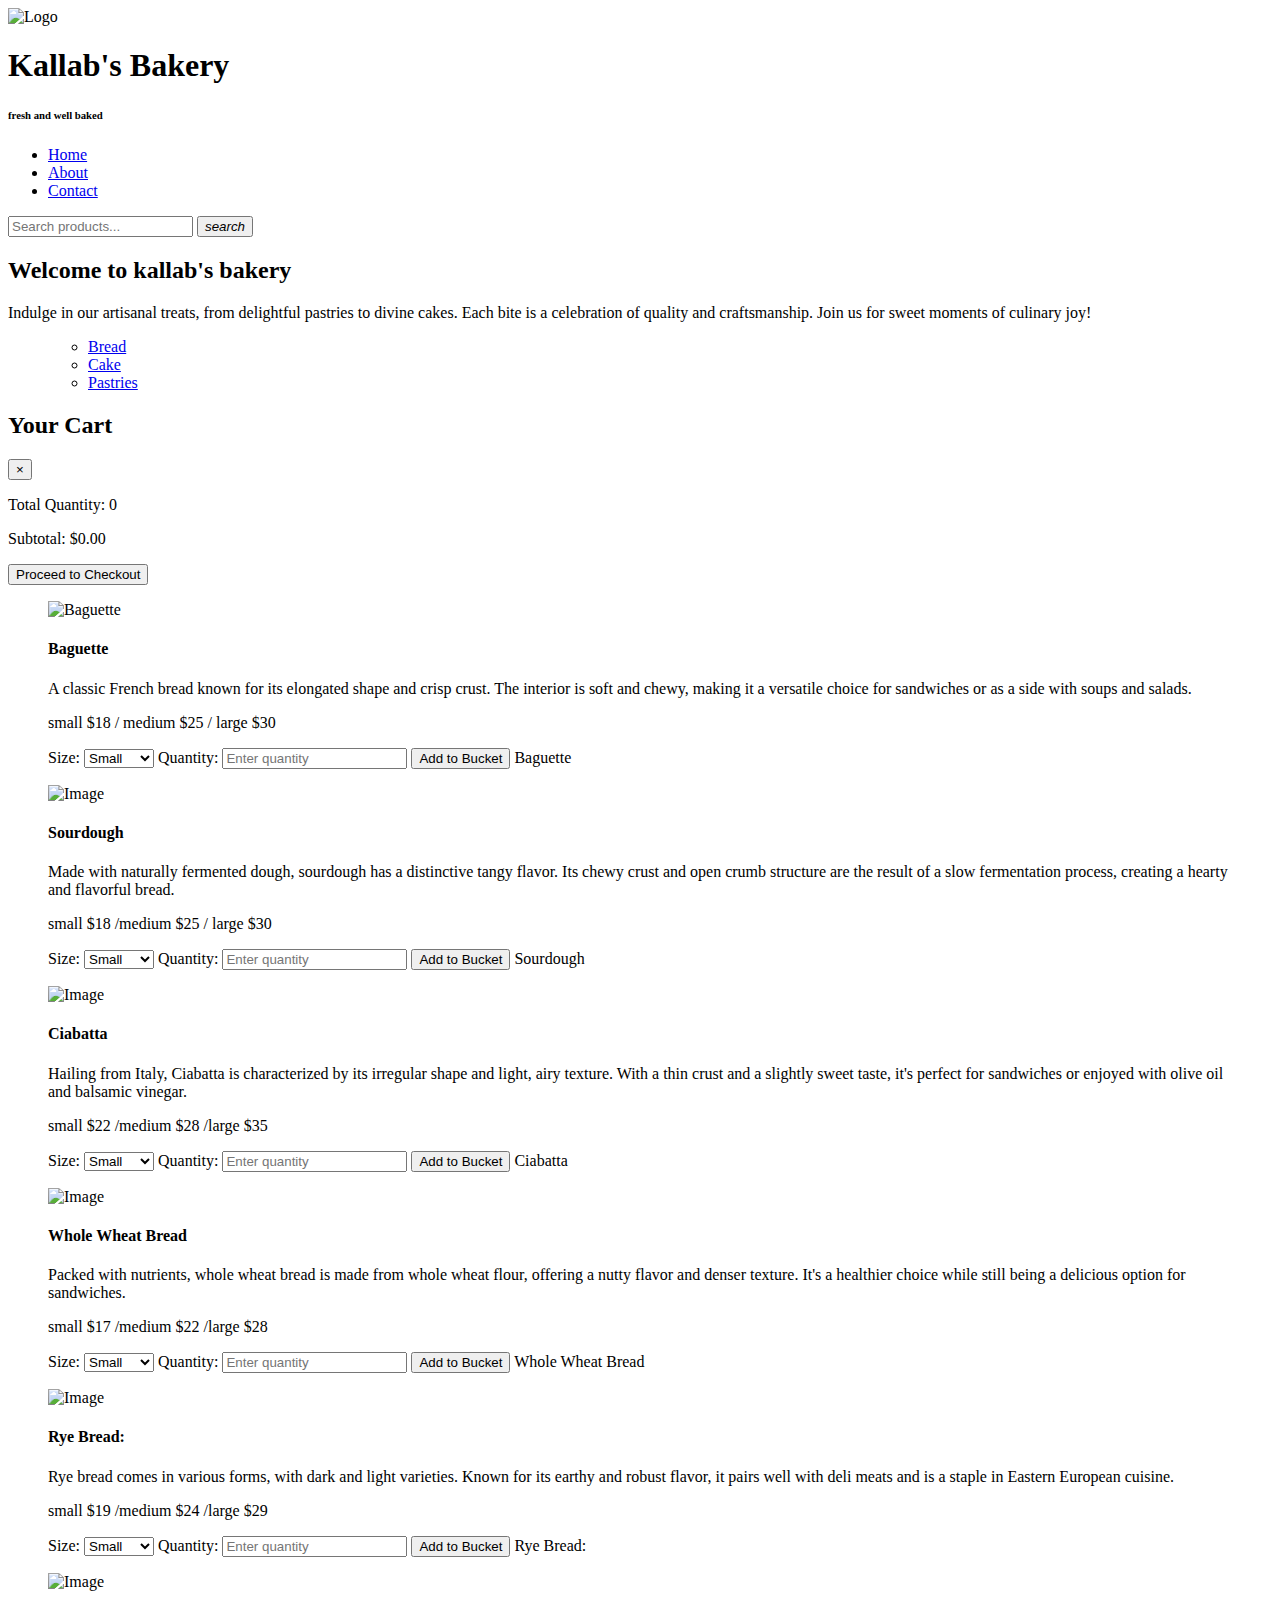
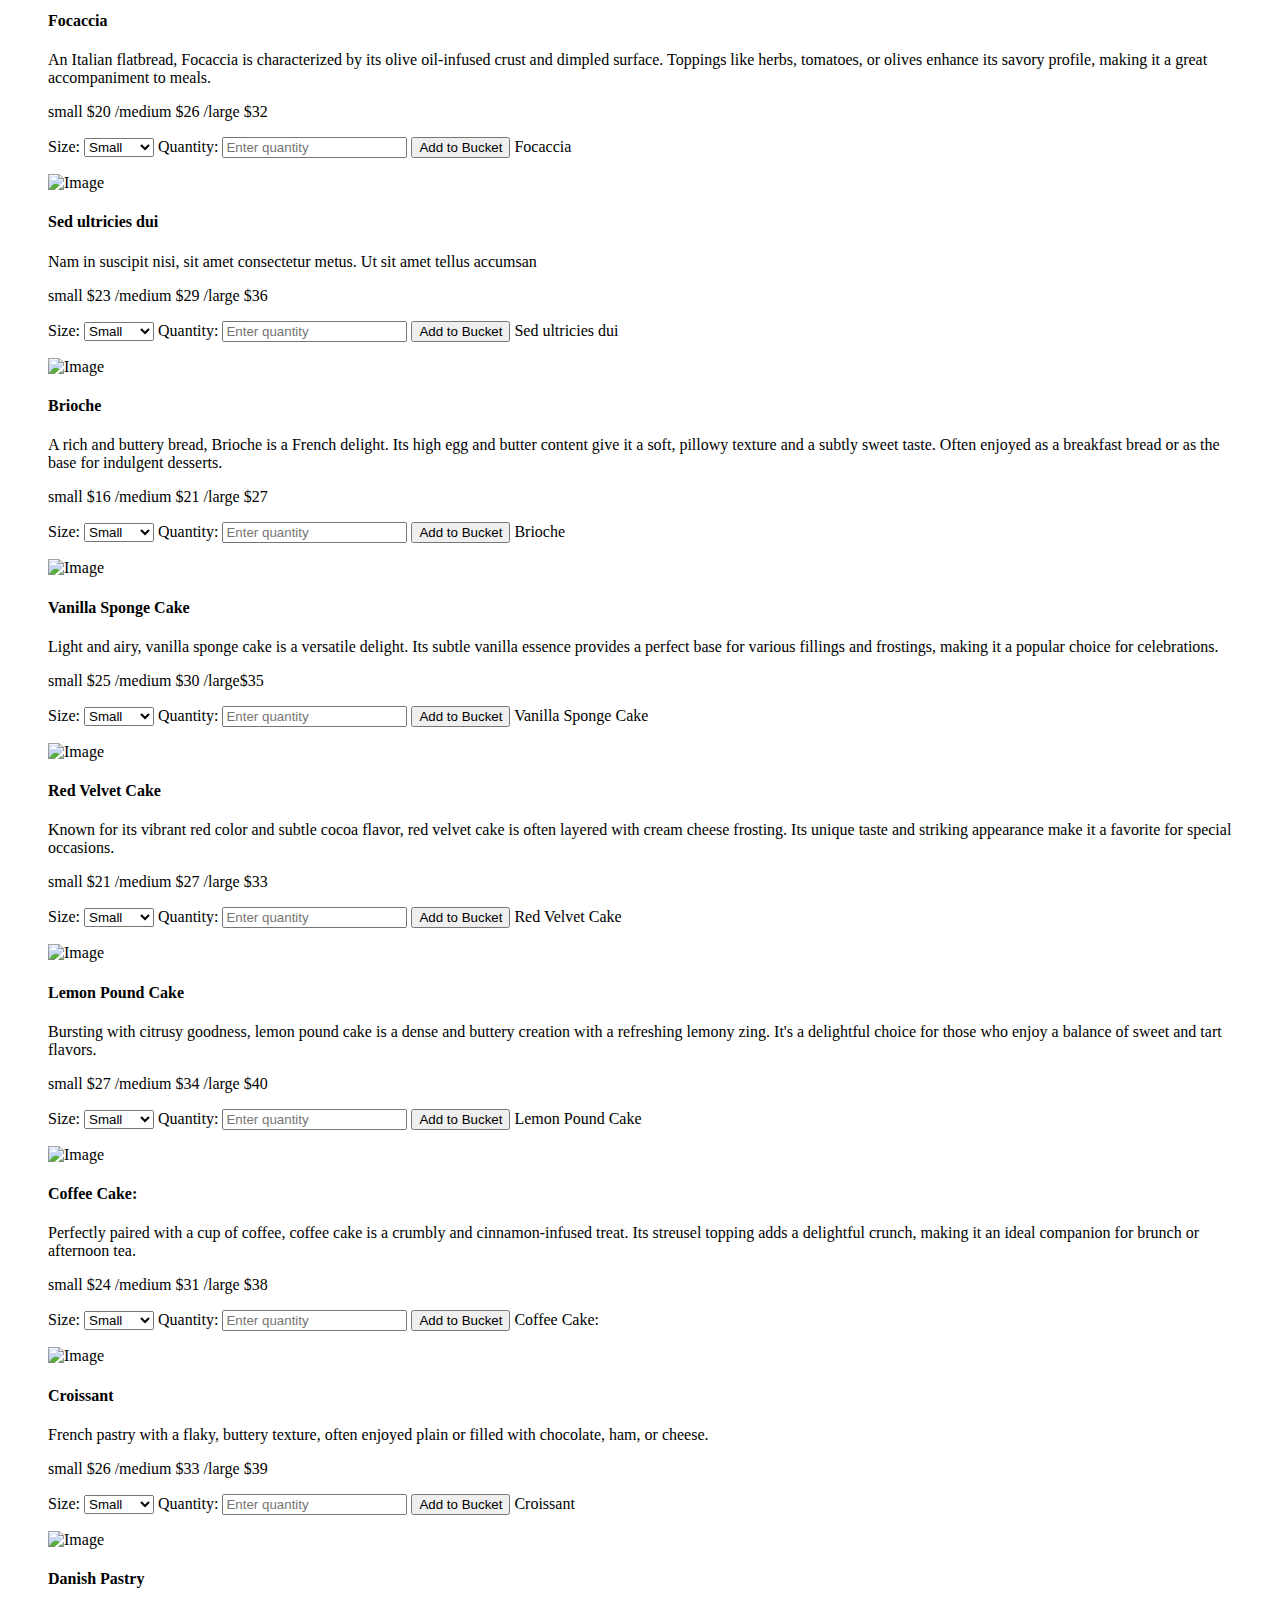
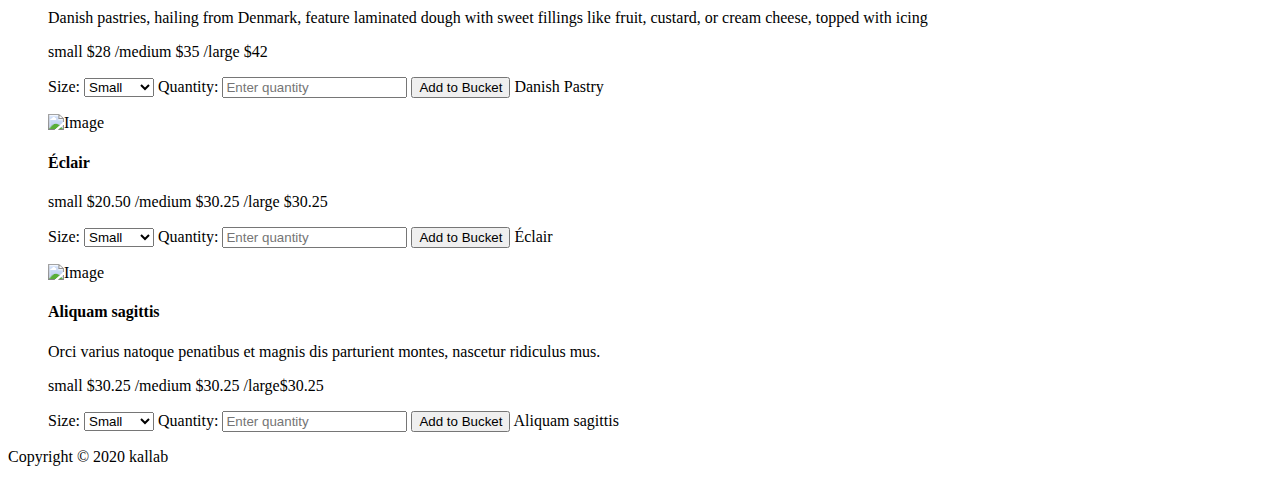
==== index.html @ 52c44a32 "Update index.html" ====
<!DOCTYPE html>
<html>

<head>
	<meta charset="UTF-8" />
    <meta name="viewport" content="width=device-width, initial-scale=1.0" />
    <meta http-equiv="X-UA-Compatible" content="ie=edge" />
    <title>kallab's bakery</title>
	<link rel="icon" type="image/png" href="img/icon.png">
    <link href="https://fonts.googleapis.com/css?family=Open+Sans:400" rel="stylesheet" />    
	<link href="css/index.css" rel="stylesheet" />
	<script src="js/JavaScript.js"></script>
	<meta http-equiv="Content-Security-Policy" content="upgrade-insecure-requests">


</head>

<body> 

	<div class="container">
	<!-- Top box -->
		<!-- Logo & Site Name -->
		<div class="placeholder">
			<div class="parallax-window" data-parallax="scroll" data-image-src="img/simple-house-01.jpg">
				<div class="tm-header">
					<div class="row tm-header-inner">
						<div class="col-md-6 col-12">
							<img src="img/simple-house-logo.png" alt="Logo" class="tm-site-logo" /> 
							<div class="tm-site-text-box">
								<h1 class="tm-site-title">Kallab's Bakery</h1>
								<h6 class="tm-site-description">fresh and well baked</h6>	
							</div>
						</div>
						<nav class="col-md-6 col-12 tm-nav">
							<ul class="tm-nav-ul">
								<li class="tm-nav-li"><a href="index.html" class="tm-nav-link active">Home</a></li>
								<li class="tm-nav-li"><a href="about.html" class="tm-nav-link">About</a></li>
								<li class="tm-nav-li"><a href="contact.html" class="tm-nav-link">Contact</a></li>
							</ul>
						</nav>	
					</div>
				</div>
			</div>
		</div>
		<!-- Add this inside the <div class="container"> before the <main> tag -->
<div class="searchBox">
    <input class="searchInput" type="text" id="search-bar" oninput="showResults()" placeholder="Search products...">
    <button class="searchButton" href="#">
        <i class="material-icons">search</i>
    </button>
</div>

		<main>
			
			<header class="row tm-welcome-section">
				<h2 class="col-12 text-center tm-section-title">Welcome to kallab's bakery</h2>
				<p class="col-12 text-center">Indulge in our artisanal treats, from delightful pastries to divine cakes. Each bite is a celebration of quality and craftsmanship. Join us for sweet moments of culinary joy!</p>
				
			</header>
			
			<div class="tm-paging-links">
				<nav>
					<ul>
						<ul>
							<li class="tm-paging-item"><a href="#bread" class="tm-paging-link active">Bread</a></li>
							<li class="tm-paging-item"><a href="#cake" class="tm-paging-link">Cake</a></li>
							<li class="tm-paging-item"><a href="#pastries" class="tm-paging-link">Pastries</a></li>
						</ul>
					</ul>
				</nav>
			</div>
			<div class="shopping-cart">
				<div class="cart-content">
				  <div class="cart-header">
					<h2>Your Cart</h2>
					<button class="close-cart" onclick="closeCart()">&times;</button>
				  </div>
				  <ul id="cart-items" class="cart-items"></ul>
				  <div class="cart-summary">
					<p class="total-quantity">Total Quantity: <span id="total-quantity">0</span></p>
					<p class="subtotal">Subtotal: <span id="subtotal">$0.00</span></p>
					<button class="checkout-btn">Proceed to Checkout</button>
				  </div>
				</div>
			  </div>
			
			<!-- Gallery -->
			<div class="row tm-gallery">
				<!-- gallery page 1 -->
				<div id="bread" class="tm-gallery-page">
					<article class="col-lg-3 col-md-4 col-sm-6 col-12 tm-gallery-item">
						<figure>
						  <img src="img/gallery/01.jpg" alt="Baguette" class="img-fluid tm-gallery-img" />
						  <figcaption>
							<h4 class="tm-gallery-title">Baguette</h4>
							<p class="tm-gallery-description">A classic French bread known for its elongated shape and crisp crust. The interior is soft and chewy, making it a versatile choice for sandwiches or as a side with soups and salads.</p>
							<p id="price_1" class="tm-gallery-price" data-small-price="18" data-medium-price="25" data-large-price="30">small $18 / medium $25 / large $30</p>
							<label for="size_1">Size:</label>
							<select id="size_1">
								<option value="small">Small</option>
								<option value="medium">Medium</option>
								<option value="large">Large</option>
							</select>
							<label for="quantity_1">Quantity:</label>
							<input type="number" id="quantity_1" min="1" placeholder="Enter quantity" required>

							<button data-product-id="1" id="addToBucket_1" onclick="addToBucket(1)">Add to Bucket</button>

							<span id="productName_1" class="add-to-cart-btn">Baguette</span>
						  </figcaption>
						</figure>
					  </article>
					<article class="col-lg-3 col-md-4 col-sm-6 col-12 tm-gallery-item">
						<figure>
							<img src="img/gallery/02.jpg" alt="Image" class="img-fluid tm-gallery-img" />
							<figcaption>
								<h4 class="tm-gallery-title">Sourdough</h4>
								<p class="tm-gallery-description">Made with naturally fermented dough, sourdough has a distinctive tangy flavor. Its chewy crust and open crumb structure are the result of a slow fermentation process, creating a hearty and flavorful bread.</p>
								<p id="price_2" class="tm-gallery-price" data-small-price="18" data-medium-price="25" data-large-price="30">small $18 /medium $25 / large $30</p>
								<label for="size_2">Size:</label>
								<select id="size_2">
									<option value="small">Small</option>
									<option value="medium">Medium</option>
									<option value="large">Large</option>
								</select>
								<label for="quantity_2">Quantity:</label>
								<input type="number" id="quantity_2" min="1" placeholder="Enter quantity" required>
								<button data-product-id="2" id="addToBucket_2" onclick="addToBucket(2)">Add to Bucket</button>
								<span id="productName_2" class="tm-gallery-product-name">Sourdough</span>
							</figcaption>
						</figure>
					</article>
					<article class="col-lg-3 col-md-4 col-sm-6 col-12 tm-gallery-item">
						<figure>
							<img src="img/gallery/03.jpg" alt="Image" class="img-fluid tm-gallery-img" />
							<figcaption>
								<h4 class="tm-gallery-title">Ciabatta</h4>
								<p class="tm-gallery-description">Hailing from Italy, Ciabatta is characterized by its irregular shape and light, airy texture. With a thin crust and a slightly sweet taste, it's perfect for sandwiches or enjoyed with olive oil and balsamic vinegar.</p>
								<p id="price_3" class="tm-gallery-price" data-small-price="22" data-medium-price="28" data-large-price="35">small $22 /medium $28 /large $35</p>
								<label for="size_3">Size:</label>
								<select id="size_3">
									<option value="small">Small</option>
									<option value="medium">Medium</option>
									<option value="large">Large</option>
								</select>
								<label for="quantity_3">Quantity:</label>
								<input type="number" id="quantity_3" min="1" placeholder="Enter quantity" required>
								<button data-product-id="3" id="addToBucket_3" onclick="addToBucket(3)">Add to Bucket</button>
								<span id="productName_3" class="tm-gallery-product-name">Ciabatta</span>
							</figcaption>
						</figure>
					</article>
					<article class="col-lg-3 col-md-4 col-sm-6 col-12 tm-gallery-item">
						<figure>
							<img src="img/gallery/04.jpg" alt="Image" class="img-fluid tm-gallery-img" />
							<figcaption>
								<h4 class="tm-gallery-title">Whole Wheat Bread</h4>
								<p class="tm-gallery-description">Packed with nutrients, whole wheat bread is made from whole wheat flour, offering a nutty flavor and denser texture. It's a healthier choice while still being a delicious option for sandwiches.</p>
								<p id="price_4" class="tm-gallery-price" data-small-price="17" data-medium-price="22" data-large-price="28">small $17 /medium $22 /large $28</p>
								<label for="size_4">Size:</label>
								<select id="size_4">
									<option value="small">Small</option>
									<option value="medium">Medium</option>
									<option value="large">Large</option>
								</select>
								<label for="quantity_4">Quantity:</label>
								<input type="number" id="quantity_4" min="1" placeholder="Enter quantity" required>
								<button data-product-id="4" id="addToBucket_4" onclick="addToBucket(4)">Add to Bucket</button>
								<span id="productName_4" class="tm-gallery-product-name">Whole Wheat Bread</span>
							</figcaption>
						</figure>
					</article>
					<article class="col-lg-3 col-md-4 col-sm-6 col-12 tm-gallery-item">
						<figure>
							<img src="img/gallery/05.jpg" alt="Image" class="img-fluid tm-gallery-img" />
							<figcaption>
								<h4 class="tm-gallery-title">Rye Bread:</h4>
								<p class="tm-gallery-description">Rye bread comes in various forms, with dark and light varieties. Known for its earthy and robust flavor, it pairs well with deli meats and is a staple in Eastern European cuisine.</p>
								<p id="price_5" class="tm-gallery-price" data-small-price="19" data-medium-price="24" data-large-price="29">small $19 /medium $24 /large $29</p>
								<label for="size_5">Size:</label>
								<select id="size_5">
									<option value="small">Small</option>
									<option value="medium">Medium</option>
									<option value="large">Large</option>
								</select>
								<label for="quantity_5">Quantity:</label>
								<input type="number" id="quantity_5" min="1" placeholder="Enter quantity" required>
								<button data-product-id="5" id="addToBucket_5" onclick="addToBucket(5)">Add to Bucket</button>
								<span id="productName_5" class="tm-gallery-product-name">Rye Bread:</span>
							</figcaption>
						</figure>
					</article>
					<article class="col-lg-3 col-md-4 col-sm-6 col-12 tm-gallery-item">
						<figure>
							<img src="img/gallery/06.jpg" alt="Image" class="img-fluid tm-gallery-img" />
							<figcaption>
								<h4 class="tm-gallery-title">Focaccia</h4>
								<p class="tm-gallery-description">An Italian flatbread, Focaccia is characterized by its olive oil-infused crust and dimpled surface. Toppings like herbs, tomatoes, or olives enhance its savory profile, making it a great accompaniment to meals.</p>
								<p id="price_6" class="tm-gallery-price" data-small-price="20" data-medium-price="26" data-large-price="32">small $20 /medium $26 /large $32</p>
								<label for="size_6">Size:</label>
								<select id="size_6">
									<option value="small">Small</option>
									<option value="medium">Medium</option>
									<option value="large">Large</option>
								</select>
								<label for="quantity_6">Quantity:</label>
								<input type="number" id="quantity_6" min="1" placeholder="Enter quantity" required>
								<button data-product-id="6" id="addToBucket_6" onclick="addToBucket(6)">Add to Bucket</button>
								<span id="productName_6" class="tm-gallery-product-name">Focaccia</span>
							</figcaption>
						</figure>
					</article>
					<article class="col-lg-3 col-md-4 col-sm-6 col-12 tm-gallery-item">
						<figure>
							<img src="img/gallery/07.jpg" alt="Image" class="img-fluid tm-gallery-img" />
							<figcaption>
								<h4 class="tm-gallery-title">Sed ultricies dui</h4>
								<p class="tm-gallery-description">Nam in suscipit nisi, sit amet consectetur metus. Ut sit amet tellus accumsan</p>
								<p id="price_7" class="tm-gallery-price" data-small-price="23" data-medium-price="29" data-large-price="36">small $23 /medium $29 /large $36</p>
								<label for="size_7">Size:</label>
								<select id="size_7">
									<option value="small">Small</option>
									<option value="medium">Medium</option>
									<option value="large">Large</option>
								</select>
								<label for="quantity_7">Quantity:</label>
								<input type="number" id="quantity_7" min="1" placeholder="Enter quantity" required>
								<button data-product-id="7" id="addToBucket_7" onclick="addToBucket(7)">Add to Bucket</button>
								<span id="productName_7" class="tm-gallery-product-name">Sed ultricies dui</span>
							</figcaption>
						</figure>
					</article>
					<article class="col-lg-3 col-md-4 col-sm-6 col-12 tm-gallery-item">
						<figure>
							<img src="img/gallery/08.jpg" alt="Image" class="img-fluid tm-gallery-img" />
							<figcaption>
								<h4 class="tm-gallery-title">Brioche</h4>
								<p class="tm-gallery-description">A rich and buttery bread, Brioche is a French delight. Its high egg and butter content give it a soft, pillowy texture and a subtly sweet taste. Often enjoyed as a breakfast bread or as the base for indulgent desserts.</p>
								<p id="price_8" class="tm-gallery-price" data-small-price="16" data-medium-price="21" data-large-price="27">small $16 /medium $21 /large $27</p>
								<label for="size_8">Size:</label>
								<select id="size_8">
									<option value="small">Small</option>
									<option value="medium">Medium</option>
									<option value="large">Large</option>
								</select>
								<label for="quantity_8">Quantity:</label>
								<input type="number" id="quantity_8" min="1" placeholder="Enter quantity" required>
								<button data-product-id="8" id="addToBucket_8" onclick="addToBucket(8)">Add to Bucket</button>
								<span id="productName_8" class="tm-gallery-product-name">Brioche</span>
							</figcaption>
						</figure>
					</article>
				</div> <!-- gallery page 1 -->
				
				<!-- gallery page 2 -->
				<div id="cake" class="tm-gallery-page hidden">

					<article class="col-lg-3 col-md-4 col-sm-6 col-12 tm-gallery-item">
						<figure>
							<img src="img/gallery/09.jpg" alt="Image" class="img-fluid tm-gallery-img" />
							<figcaption>
								<h4 class="tm-gallery-title">Vanilla Sponge Cake</h4>
								<p class="tm-gallery-description">Light and airy, vanilla sponge cake is a versatile delight. Its subtle vanilla essence provides a perfect base for various fillings and frostings, making it a popular choice for celebrations.</p>
								<p id="price_9" class="tm-gallery-price" data-small-price="25" data-medium-price="30" data-large-price="35">small $25 /medium $30 /large$35</p>

								<label for="size_9">Size:</label>
								<select id="size_9">
									<option value="small">Small</option>
									<option value="medium">Medium</option>
									<option value="large">Large</option>
								</select>
								<label for="quantity_9">Quantity:</label>
								<input type="number" id="quantity_9" min="1" placeholder="Enter quantity" required>
								<button data-product-id="9" id="addToBucket_9" onclick="addToBucket(9)">Add to Bucket</button>
								<span id="productName_9" class="tm-gallery-product-name">Vanilla Sponge Cake</span>
							</figcaption>
						</figure>
					</article>
					<article class="col-lg-3 col-md-4 col-sm-6 col-12 tm-gallery-item">
						<figure>
							<img src="img/gallery/10.jpg" alt="Image" class="img-fluid tm-gallery-img" />
							<figcaption>
								<h4 class="tm-gallery-title">Red Velvet Cake</h4>
								<p class="tm-gallery-description">Known for its vibrant red color and subtle cocoa flavor, red velvet cake is often layered with cream cheese frosting. Its unique taste and striking appearance make it a favorite for special occasions.</p>
								<p id="price_10" class="tm-gallery-price" data-small-price="21" data-medium-price="27" data-large-price="33">small $21 /medium $27 /large $33</p>
								<label for="size_10">Size:</label>
								<select id="size_10">
									<option value="small">Small</option>
									<option value="medium">Medium</option>
									<option value="large">Large</option>
								</select>
								<label for="quantity_10">Quantity:</label>
								<input type="number" id="quantity_10" min="1" placeholder="Enter quantity" required>
								<button data-product-id="10" id="addToBucket_10" onclick="addToBucket(10)">Add to Bucket</button>
								<span id="productName_10" class="tm-gallery-product-name">Red Velvet Cake</span>
							</figcaption>
						</figure>
					</article>
					<article class="col-lg-3 col-md-4 col-sm-6 col-12 tm-gallery-item">
						<figure>
							<img src="img/gallery/11.jpg" alt="Image" class="img-fluid tm-gallery-img" />
							<figcaption>
								<h4 class="tm-gallery-title">Lemon Pound Cake</h4>
								<p class="tm-gallery-description">Bursting with citrusy goodness, lemon pound cake is a dense and buttery creation with a refreshing lemony zing. It's a delightful choice for those who enjoy a balance of sweet and tart flavors.</p>
								<p id="price_11" class="tm-gallery-price" data-small-price="27" data-medium-price="34" data-large-price="40">small $27 /medium $34 /large $40</p>
								<label for="size_11">Size:</label>
								<select id="size_11">
									<option value="small">Small</option>
									<option value="medium">Medium</option>
									<option value="large">Large</option>
								</select>
								<label for="quantity_11">Quantity:</label>
								<input type="number" id="quantity_11" min="1" placeholder="Enter quantity" required>
								<button data-product-id="11" id="addToBucket_11" onclick="addToBucket(11)">Add to Bucket</button>
								<span id="productName_11" class="tm-gallery-product-name">Lemon Pound Cake</span>
							</figcaption>
						</figure>
					</article>
					<article class="col-lg-3 col-md-4 col-sm-6 col-12 tm-gallery-item">
						<figure>
							<img src="img/gallery/12.jpg" alt="Image" class="img-fluid tm-gallery-img" />
							<figcaption>
								<h4 class="tm-gallery-title">Coffee Cake:</h4>
								<p class="tm-gallery-description">Perfectly paired with a cup of coffee, coffee cake is a crumbly and cinnamon-infused treat. Its streusel topping adds a delightful crunch, making it an ideal companion for brunch or afternoon tea.</p>
								<p id="price_12" class="tm-gallery-price" data-small-price="24" data-medium-price="31" data-large-price="38">small $24 /medium $31 /large $38</p>
								<label for="size_12">Size:</label>
								<select id="size_12">
									<option value="small">Small</option>
									<option value="medium">Medium</option>
									<option value="large">Large</option>
								</select>
								<label for="quantity_12">Quantity:</label>
								<input type="number" id="quantity_12" min="1" placeholder="Enter quantity" required>
								<button data-product-id="12" id="addToBucket_12" onclick="addToBucket(12)">Add to Bucket</button>
								<span id="productName_12" class="tm-gallery-product-name">Coffee Cake:</span>
							</figcaption>
						</figure>
					</article>
				
					
				</div> <!-- gallery page 2 -->
				
				<!-- gallery page 3 -->
				<div id="pastries" class="tm-gallery-page hidden">
					<article class="col-lg-3 col-md-4 col-sm-6 col-12 tm-gallery-item">
						<figure>
							<img src="img/gallery/14.jpg" alt="Image" class="img-fluid tm-gallery-img" />
							<figcaption>
								<h4 class="tm-gallery-title">Croissant</h4>
								<p class="tm-gallery-description"> French pastry with a flaky, buttery texture, often enjoyed plain or filled with chocolate, ham, or cheese.</p>
								<p id="price_13" class="tm-gallery-price" data-small-price="26" data-medium-price="33" data-large-price="39">small $26 /medium $33 /large $39</p>
								<label for="size_13">Size:</label>
								<select id="size_13">
									<option value="small">Small</option>
									<option value="medium">Medium</option>
									<option value="large">Large</option>
								</select>
								<label for="quantity_13">Quantity:</label>
								<input type="number" id="quantity_13" min="1" placeholder="Enter quantity" required>
								<button data-product-id="13" id="addToBucket_13" onclick="addToBucket(13)">Add to Bucket</button>
								<span id="productName_13" class="tm-gallery-product-name">Croissant</span>
							</figcaption>
						</figure>
					</article>
					<article class="col-lg-3 col-md-4 col-sm-6 col-12 tm-gallery-item">
						<figure>
							<img src="img/gallery/15.jpg" alt="Image" class="img-fluid tm-gallery-img" />
							<figcaption>
								<h4 class="tm-gallery-title">Danish Pastry</h4>
								<p class="tm-gallery-description"> Danish pastries, hailing from Denmark, feature laminated dough with sweet fillings like fruit, custard, or cream cheese, topped with icing</p>
								<p id="price_14" class="tm-gallery-price" data-small-price="28" data-medium-price="35" data-large-price="42">small $28 /medium $35 /large $42</p>
								<label for="size_14">Size:</label>
								<select id="size_14">
									<option value="small">Small</option>
									<option value="medium">Medium</option>
									<option value="large">Large</option>
								</select>
								<label for="quantity_14">Quantity:</label>
								<input type="number" id="quantity_14" min="1" placeholder="Enter quantity" required>
								<button data-product-id="14" id="addToBucket_14" onclick="addToBucket(14)">Add to Bucket</button>
								<span id="productName_14" class="tm-gallery-product-name">Danish Pastry</span>
							</figcaption>
						</figure>
					</article>
					<article class="col-lg-3 col-md-4 col-sm-6 col-12 tm-gallery-item">
						<figure>
							<img src="img/gallery/16.jpg" alt="Image" class="img-fluid tm-gallery-img" />
							<figcaption>
								<h4 class="tm-gallery-title">Éclair</h4>
								<p class="tm-gallery-description"></p>
								<p id="price_15" class="tm-gallery-price" data-small-price="20.50" data-medium-price="30.25" data-large-price="30.25">small $20.50 /medium $30.25 /large $30.25</p>
								<label for="size_15">Size:</label>
								<select id="size_15">
									<option value="small">Small</option>
									<option value="medium">Medium</option>
									<option value="large">Large</option>
								</select>
								<label for="quantity_15">Quantity:</label>
								<input type="number" id="quantity_15" min="1" placeholder="Enter quantity" required>
								<button data-product-id="15" id="addToBucket_15" onclick="addToBucket(15)">Add to Bucket</button>
								<span id="productName_15" class="tm-gallery-product-name">Éclair</span>
							</figcaption>
						</figure>
					</article>
					<article class="col-lg-3 col-md-4 col-sm-6 col-12 tm-gallery-item">
						<figure>
							<img src="img/gallery/05.jpg" alt="Image" class="img-fluid tm-gallery-img" />
							<figcaption>
								<h4 class="tm-gallery-title">Aliquam sagittis</h4>
								<p class="tm-gallery-description">Orci varius natoque penatibus et magnis dis parturient montes, nascetur ridiculus mus.</p>
								<p id="price_16" class="tm-gallery-price" data-small-price="30.25" data-medium-price="30.25" data-large-price="30.25">small $30.25 /medium $30.25 /large$30.25</p>
								<label for="size_16">Size:</label>
								<select id="size_16">
									<option value="small">Small</option>
									<option value="medium">Medium</option>
									<option value="large">Large</option>
								</select>
								<label for="quantity_16">Quantity:</label>
								<input type="number" id="quantity_16" min="1" placeholder="Enter quantity" required>
								<button data-product-id="16" id="addToBucket_16" onclick="addToBucket(16)">Add to Bucket</button>
								<span id="productName_16" class="tm-gallery-product-name">Aliquam sagittis</span>
							</figcaption>
						</figure>
					</article>
					</div> <!-- gallery page 3 -->
				
		</main>

		<footer class="tm-footer text-center">
			<p>Copyright &copy; 2020 kallab 
		</footer>
	</div>
	<script src="js/jquery.min.js"></script>
<script src="js/parallax.min.js"></script>
<script>
	document.addEventListener('DOMContentLoaded', function () {
		const addToBucketButtons = document.querySelectorAll('[id^="addToBucket_"]');
		const shoppingCart = document.querySelector('.shopping-cart');
		const closeCartButton = document.querySelector('.close-cart');
		const cartItemsContainer = document.getElementById('cart-items');
		const totalQuantityElement = document.getElementById('total-quantity');
		const subtotalElement = document.getElementById('subtotal');
		const cart = {};

		addToBucketButtons.forEach(button => {
			button.addEventListener('click', () => {
				const productId = button.getAttribute('data-product-id');
				const productTitle = document.getElementById(`productName_${productId}`).textContent;
				const quantityInput = document.getElementById(`quantity_${productId}`);
				const sizeInput = document.getElementById(`size_${productId}`);
				const quantity = parseInt(quantityInput.value) || 0;
				const price = parseFloat(document.getElementById(`price_${productId}`).getAttribute('data-' + sizeInput.value + '-price'));

				const cartKey = `${productTitle} - ${sizeInput.value}`;
				if (cart.hasOwnProperty(cartKey)) {
					cart[cartKey].quantity += quantity;
				} else {
					cart[cartKey] = {
						quantity: quantity,
						price: price
					};
				}

				updateCart();
			});
		});

		closeCartButton.addEventListener('click', () => {
			hideCart();
		});

		function updateCart() {
			cartItemsContainer.innerHTML = '';
			let totalQuantity = 0;
			let totalSubtotal = 0;

			for (const [cartKey, cartItem] of Object.entries(cart)) {
				const cartItemElement = document.createElement('li');
				const [productTitle, size] = cartKey.split(' - ');

				const subtotal = cartItem.quantity * cartItem.price;
				totalQuantity += cartItem.quantity;
				totalSubtotal += subtotal;

				cartItemElement.textContent = `${productTitle} - ${size} x ${cartItem.quantity} - Subtotal: $${subtotal.toFixed(2)}`;
				cartItemsContainer.appendChild(cartItemElement);
			}

			totalQuantityElement.textContent = totalQuantity;
			subtotalElement.textContent = isNaN(totalSubtotal) ? '$0.00' : `$${totalSubtotal.toFixed(2)}`;

			showCart();
		}

		function showCart() {
			shoppingCart.style.display = 'flex';
		}

		function hideCart() {
			shoppingCart.style.display = 'none';
		}

		function showResults() {
			const searchTerm = document.getElementById('search-bar').value.toLowerCase();
			const resultsContainer = document.getElementById('tm-gallery-page-bread');

			document.querySelectorAll('.tm-gallery-page').forEach(page => {
				page.classList.add('hidden');
			});

			const productElements = document.querySelectorAll('.tm-gallery-product-name');

			productElements.forEach(productElement => {
				const parentElement = productElement.closest('.tm-gallery-item');
				const productName = productElement.textContent.toLowerCase();

				if (productName.includes(searchTerm)) {
					parentElement.style.display = 'block';
				} else {
					parentElement.style.display = 'none';
				}
			});

			resultsContainer.classList.remove('hidden');
		}

		function showGallery(category) {
			document.querySelectorAll('.tm-gallery-page').forEach(page => page.classList.add('hidden'));
			document.getElementById(category).classList.remove('hidden');

			document.querySelectorAll('.tm-paging-link').forEach(link => link.classList.remove('active'));
			document.querySelector(`[href="#${category}"]`).classList.add('active');

			document.getElementById(category).scrollIntoView({
				behavior: 'smooth',
			});
		}

		document.querySelectorAll('.tm-paging-link').forEach(link => {
			link.addEventListener('click', function (event) {
				event.preventDefault();
				const category = this.getAttribute('href').substring(1);
				showGallery(category);
			});
		});
	});
	
</script>
</body>
</html>
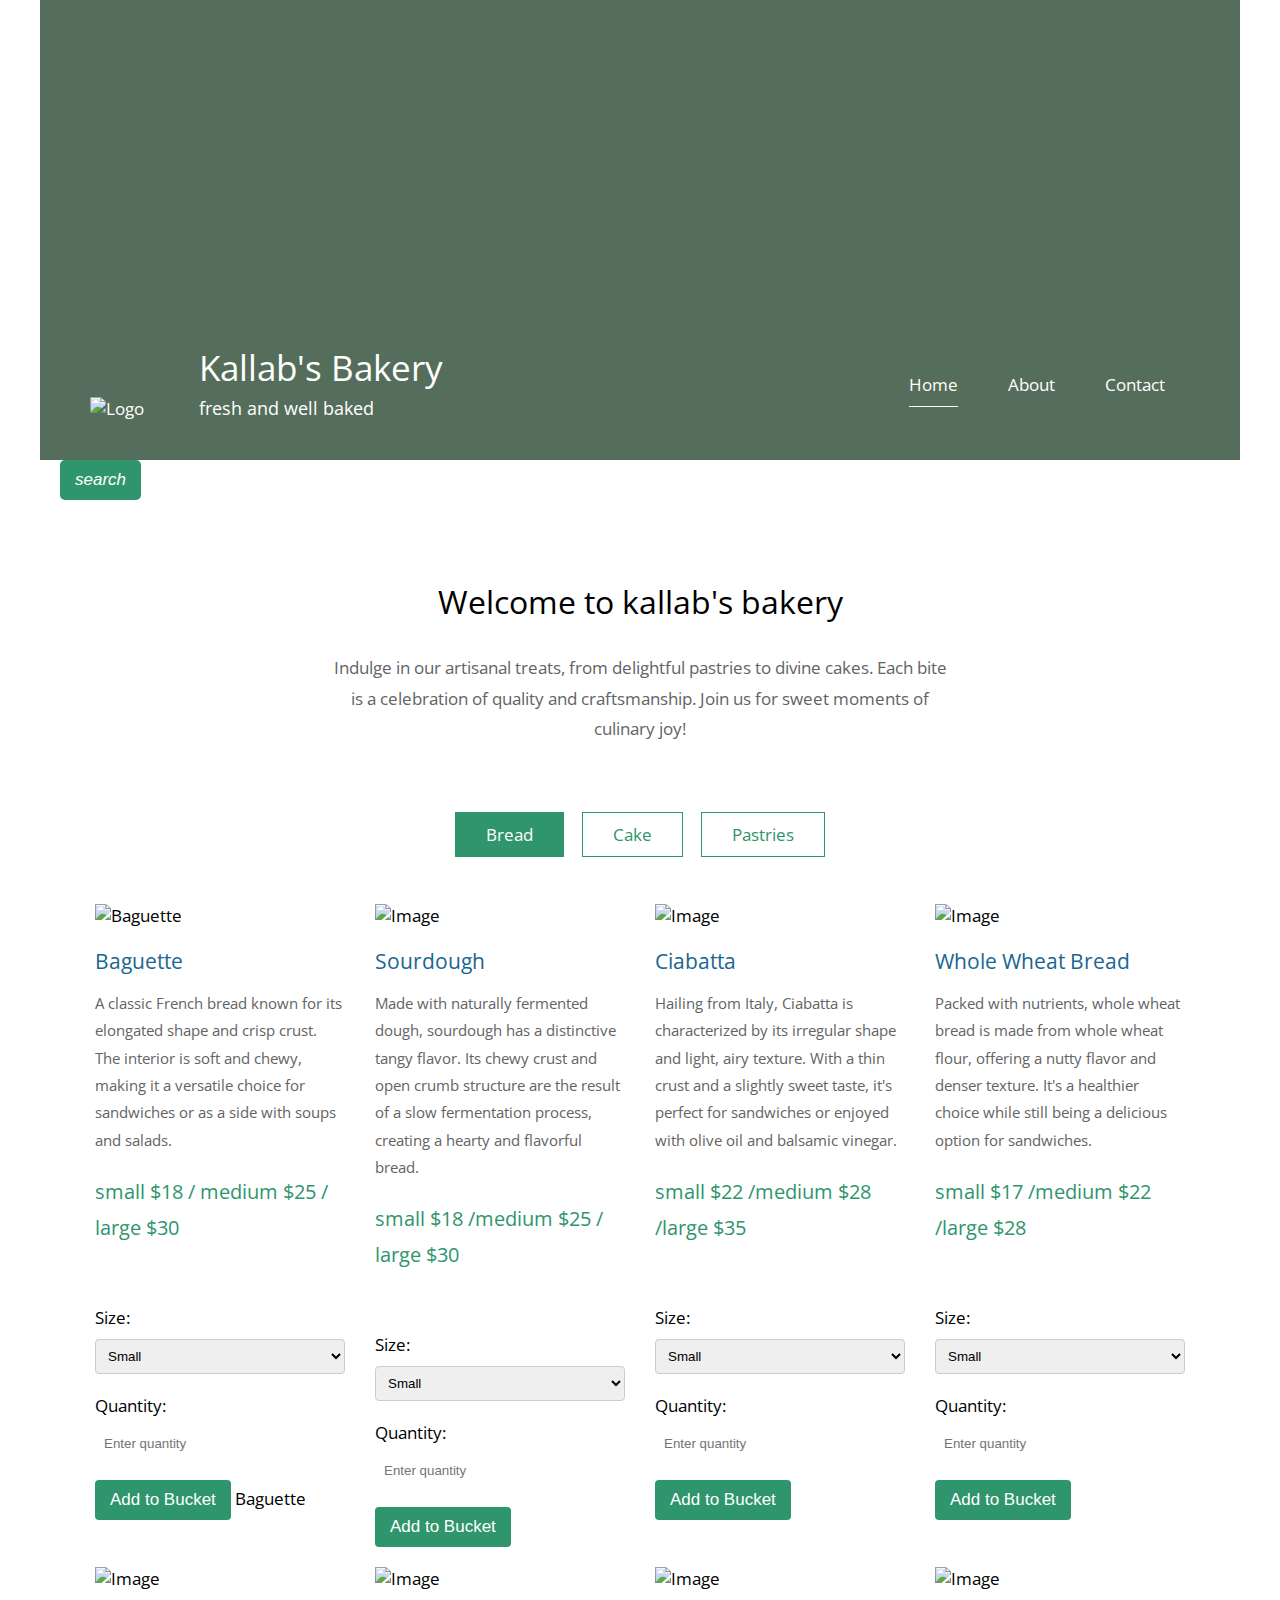
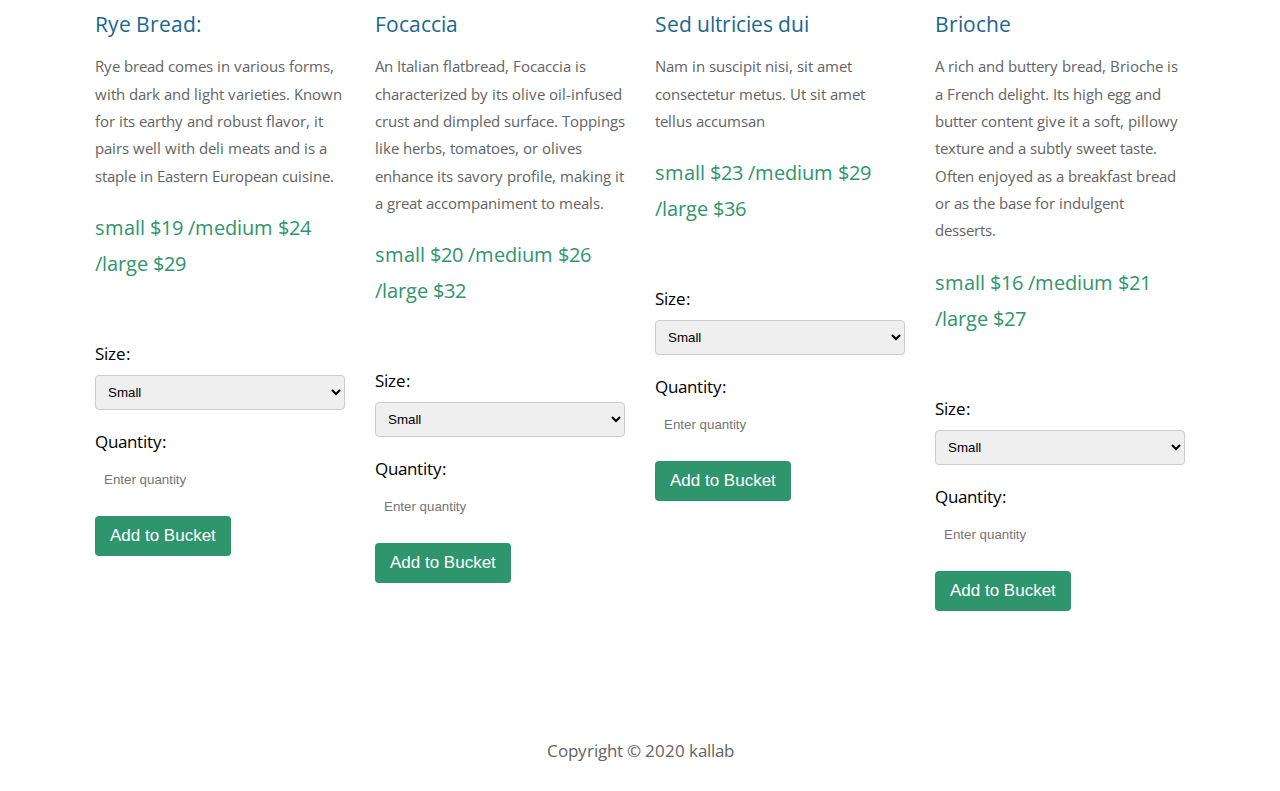
==== commit 7bfe46ae: "Update index.html" ====
--- a/index.html
+++ b/index.html
@@ -8,7 +8,7 @@
     <title>kallab's bakery</title>
 	<link rel="icon" type="image/png" href="img/icon.png">
     <link href="https://fonts.googleapis.com/css?family=Open+Sans:400" rel="stylesheet" />    
-	<link href="css/index.css" rel="stylesheet" />
+	<link href="index.css" rel="stylesheet" />
 	<script src="js/JavaScript.js"></script>
 	<meta http-equiv="Content-Security-Policy" content="upgrade-insecure-requests">
 
--- a/index.css
+++ b/index.css
@@ -0,0 +1,961 @@
+ul, nav, body, h1, h2, h4, h6, p, figure {
+  margin: 0;
+  padding: 0;
+}
+
+a, button { transition: all 0.3s ease; }
+
+/* Bootstrap grid system  */
+
+html {
+  box-sizing: border-box;
+  -ms-overflow-style: scrollbar;
+}
+
+*,
+*::before,
+*::after {
+  box-sizing: inherit;
+}
+
+.container {
+  width: 100%;
+  max-width: 1200px;
+  margin-right: auto;
+  margin-left: auto;
+}
+
+.tm-container-inner,
+.tm-container-inner-2 {
+  padding-left: 15px;
+  padding-right: 15px;
+}
+
+.row {
+  display: -ms-flexbox;
+  display: flex;
+  -ms-flex-wrap: wrap;
+  flex-wrap: wrap;
+  margin-left: -15px;
+  margin-right: -15px;
+}
+
+.col-lg-3,
+.col-lg-4,
+.col-lg-6,
+.col-md-4,
+.col-md-6,
+.col-sm-6, 
+.col-12 {
+  position: relative;
+  width: 100%;
+  padding-right: 15px;
+  padding-left: 15px;
+}
+
+.col-12 {
+  -ms-flex: 0 0 100%;
+  flex: 0 0 100%;
+  max-width: 100%;
+}
+
+@media (min-width: 576px) {
+  .col-sm-6 {
+    -ms-flex: 0 0 50%;
+    flex: 0 0 50%;
+    max-width: 50%;
+  }
+}
+
+@media (min-width: 768px) {
+  .col-md-4 {
+    -ms-flex: 0 0 33.333333%;
+    flex: 0 0 33.333333%;
+    max-width: 33.333333%;
+  }
+  
+  .col-md-6 {
+    -ms-flex: 0 0 50%;
+    flex: 0 0 50%;
+    max-width: 50%;
+  }
+}
+
+@media (min-width: 992px) {
+  .col-lg-3 {
+    -ms-flex: 0 0 25%;
+    flex: 0 0 25%;
+    max-width: 25%;
+  }
+  
+  .col-lg-4 {
+    -ms-flex: 0 0 33.333333%;
+    flex: 0 0 33.333333%;
+    max-width: 33.333333%;
+  }
+  
+  .col-lg-6 {
+    -ms-flex: 0 0 50%;
+    flex: 0 0 50%;
+    max-width: 50%;
+  }
+}
+
+/*
+  primary: #2D99CC
+  success: #319966
+  danger: #993332
+*/
+
+.tm-btn {
+  display: inline-block;
+  font-size: 1rem;
+  width: auto;
+  padding: 10px 30px;
+  text-decoration: none;
+  cursor: pointer;
+  border: 0;
+}
+
+.tm-btn-default {
+  border: 1px solid #ccc;
+  background-color: transparent;
+  color: #626364;
+}
+
+.tm-btn-default:hover,
+.tm-btn-default:focus {
+  color: white;
+  background-color: #98999A;
+}
+
+.tm-btn-primary {
+  background-color: #2D99CC;
+  color: white;
+}
+
+.tm-btn-primary:hover,
+.tm-btn-primary:focus {
+  background-color: #1b6f96;
+}
+
+.tm-btn-success {
+  background-color: #319966;
+  color: white;
+}
+
+.tm-btn-success:hover,
+.tm-btn-success:focus {
+  background-color: #1d6e46;
+}
+
+.tm-btn-danger {
+  background-color: #993332;
+  color: white;
+}
+
+.tm-btn-danger:hover,
+.tm-btn-danger:focus {
+  background-color: #752423;
+}
+
+.tm-mb-45 {
+  margin-bottom: 45px;
+}
+
+.tm-mb-p {
+    margin-bottom: 20px;
+}
+
+.tm-text-success {
+  color: #319966;
+}
+
+.text-center {
+  text-align: center;
+}
+
+.hidden {
+  display: none !important;
+}
+
+.img-fluid {
+  max-width: 100%;
+  height: auto;
+}
+
+body {
+  font-family: 'Open Sans', Arial, sans-serif;
+  font-size: 17px;
+  background-color: #ffffff;
+  overflow-x: hidden;
+}
+
+.container {
+  background-color: white;
+}
+
+p, address {
+  color: #626364;
+  line-height: 1.8;
+}
+
+/* Set width and height in JS */
+.placeholder {
+  width: 100%;
+  min-height: 460px;
+  background-color: #556E5B;
+}
+
+.placeholder-2 {
+  width: 100%;
+  min-height: 220px;
+  background-color: #CFBEA5;
+  position: relative;
+  z-index: 998;
+}
+
+.parallax-window {
+  min-height: 460px;
+  background: transparent;
+  position: relative;
+}
+
+.parallax-window-2 {
+  min-height: 220px;
+  width: 100%;
+  margin-left: auto;
+  margin-right: auto;
+  background: transparent;
+  position: relative;
+}
+
+.parallax-mirror {
+  z-index: 999 !important;
+}
+
+.tm-header {
+  position: absolute;
+  bottom: 0;
+  left: 0;
+  width: 100%;
+  color: white;
+  z-index: 1000;
+}
+
+.tm-header-inner {
+  padding: 40px 50px;
+}
+
+@media (max-width: 991px) {
+  .tm-header-inner {
+    padding: 30px 15px;
+  }
+}
+.tm-site-logo {
+  display: inline-block;
+  margin-right: 5px;
+  width: 100px; /* Adjust the width as needed */
+  height: auto; /* Maintain aspect ratio */
+}
+
+.tm-site-text-box {
+  display: inline-block;
+}
+
+.tm-site-title {
+  font-size: 2.2rem;
+  font-weight: 400;
+  margin-bottom: 5px;
+}
+
+.tm-site-description {
+  font-size: 1.1rem;
+  font-weight: 400;
+}
+
+.tm-nav {
+  text-align: right;
+  margin-top: 30px;
+}
+
+.tm-nav-ul {
+  display: flex;
+  justify-content: flex-end;
+}
+
+.tm-nav-li {
+  list-style: none;
+  display: block;
+  margin-bottom: 0;
+  padding-right: 25px;
+  padding-left: 25px;
+}
+
+@media (max-width: 991px) {
+  .tm-nav-li {
+    padding-right: 15px;
+    padding-left: 15px;
+  }
+}
+
+.tm-nav-link {
+  color: white;
+  text-decoration: none;
+  padding-bottom: 10px;
+}
+
+.tm-nav-link.active,
+.tm-nav-link:hover {
+  border-bottom: 1px solid white;
+}
+
+.tm-welcome-section {
+  margin: 60px auto;
+  max-width: 655px;
+}
+
+.tm-section-title {
+  font-size: 2rem;
+  font-weight: 400;
+  margin-bottom: 30px;
+}
+
+.tm-gallery {
+  margin-bottom: 80px;
+}
+
+.tm-gallery-page {
+  max-width: 280px;
+  margin-left: auto;
+  margin-right: auto;
+  display: -ms-flexbox;
+  display: flex;
+  -ms-flex-wrap: wrap;
+  flex-wrap: wrap;
+}
+
+.tm-gallery-description {
+  font-size: 0.95rem;
+}
+
+.tm-section,
+.tm-container-inner,
+.tm-container-inner-2 {
+  margin-left: auto;
+  margin-right: auto;
+}
+
+/* Small devices (landscape phones, 576px and up) */
+@media (min-width: 576px) {
+  .tm-gallery-page {
+    max-width: 560px;
+  }
+}
+
+/* Medium devices (tablets, 768px and up) */
+@media (min-width: 768px) {
+  .tm-gallery-page,
+  .tm-section,
+  .tm-container-inner,
+  .tm-container-inner-2 {
+    max-width: 840px;
+  }
+}
+
+/* Large devices (desktops, 992px and up) */
+@media (min-width: 992px) {
+  .tm-gallery-page,
+  .tm-section {
+    max-width: 1120px;
+  }
+  
+  .tm-container-inner {
+    max-width: 1120px;
+  }
+  
+  .tm-container-inner-2 {
+    max-width: 900px;
+  }
+}
+
+.tm-gallery-item {
+  max-width: 280px;
+}
+
+.tm-gallery-img {
+  margin-bottom: 20px;
+}
+
+.tm-gallery-title {
+  font-size: 1.3rem;
+  font-weight: 400;
+  color: #1A6692;
+  margin-bottom: 15px;
+}
+
+.tm-gallery-description {
+  margin-bottom: 20px;
+}
+
+.tm-gallery-price {
+  font-size: 1.25rem;
+  color: #2F956D;
+  margin-bottom: 60px;
+}
+
+.tm-paging-links {
+  text-align: center;
+  margin-bottom: 40px;
+}
+
+.tm-paging-item {
+  list-style: none;
+  display: inline-block;
+  border: 1px solid #2F956D;
+  margin: 7px;
+}
+
+.tm-paging-link {
+  padding: 10px 30px;
+  display: flex;
+  align-items: center;
+  justify-content: center;
+  text-decoration: none;
+  color: #2F956D;
+  background-color: transparent;
+}
+
+.tm-paging-link.active,
+.tm-paging-link:hover {
+  background-color: #2F956D;
+  color: white;
+}
+
+.tm-description-figure {
+  text-align: center;  
+}
+
+.tm-description-box {
+  margin-left: auto;
+  margin-right: auto;
+}
+
+.tm-description-box {
+  padding-left: 0;
+  padding-right: 0;
+  display: flex;
+  flex-direction: column;
+  margin-top: 30px;
+  max-width: 530px;
+}
+
+@media (min-width: 768px) {
+  .tm-description-box {
+    padding-left: 5px;
+    padding-right: 40px;
+    margin-top: 0;
+  }
+}
+
+.tm-right {
+  align-self: flex-end;
+}
+
+.tm-footer {
+  padding: 25px 15px;
+  margin-top: 40px;
+}
+
+.tm-footer a {
+  color: #626364;
+  text-decoration: none;
+}
+
+.tm-footer a:hover {
+  color: #1A6692;
+}
+
+/* About */
+/* Existing CSS for .tm-person */
+.tm-person {
+  display: flex;
+  flex-direction: column;
+  align-items: center;
+  justify-content: center;
+  margin-bottom: 60px;
+}
+
+/* Modify the image size */
+.tm-person img {
+  width: 240px; /* Adjust the width as needed */
+  height: auto; /* Maintain aspect ratio */
+  margin-bottom: 15px; /* Adjust spacing if needed */
+}
+
+@media (min-width: 420px) {
+  .tm-person {
+    flex-direction: row;
+  }
+}
+
+.tm-person-description {
+  padding-left: 20px;
+  padding-right: 20px;
+}
+
+.tm-person-name {
+  font-size: 1.6rem;
+  font-weight: 300;
+  color: #09C;
+  margin-bottom: 5px;
+  margin-top: 15px;
+}
+
+@media (min-width: 420px) {
+  .tm-person-name {
+    margin-top: 0;
+  }
+}
+
+.tm-person-title {
+  color: #C39;
+  margin-bottom: 20px;
+}
+
+.tm-person-about {
+  margin-bottom: 20px;
+}
+
+.tm-social-link {
+  color: #626364;
+  display: inline-block;
+  border-radius: 1px;
+  background-color: transparent;
+  font-size: 1.3rem;
+  text-decoration: none;
+  width: 40px;
+  height: 40px;
+  margin-right: 0;
+  margin-bottom: 15px;
+}
+
+.tm-social-link:hover {
+  color: white;
+  background-color: #626364;
+}
+
+.tm-social-icon {
+  display: flex;
+  align-items: center;
+  justify-content: center;
+  width: 100%;
+  height: 100%;
+}
+
+.tm-feature {
+  text-align: center;
+  padding: 45px 20px;
+}
+
+.tm-feature-icon {
+  color: #9f9c9c;
+  margin-bottom: 65px;
+}
+
+.tm-feature-description {
+  margin-bottom: 35px;
+  font-size: 1rem;
+}
+
+.tm-features {
+  margin-top: 35px;
+}
+
+.tm-history {
+  margin-top: 45px;
+}
+
+.tm-history-inner {
+  display: flex;
+  align-items: center;
+  justify-content: center;
+  flex-direction: column;
+}
+
+.tm-history-img {
+  max-width: 100%;
+}
+
+@media (min-width: 768px) {
+ .tm-history-img {
+    max-width: 50%;
+  }
+  
+  .tm-history-inner {
+    flex-direction: row;
+  }
+}
+
+.tm-history-title {
+  font-size: 1.6rem;
+  font-weight: 300;
+  color: #1A6692;
+  margin-bottom: 30px;
+}
+
+.tm-history-text {
+  max-width: 480px;
+  margin: 15px auto 0;
+}
+
+.tm-history-description {
+  margin-bottom: 40px;
+}
+
+@media (min-width: 768px) {
+ .tm-history-text {
+    max-width: auto;
+    margin: 0 auto 0 35px;
+  } 
+}
+
+/* Contact Page */
+.tm-contact-form {
+  max-width: 100%;
+}
+
+@media (min-width: 768px) {
+ .tm-contact-form {
+    max-width: 310px;
+  } 
+}
+
+.tm-d-flex {
+  display: flex;
+  flex-direction: column;
+}
+
+.tm-btn-right {
+  align-self: flex-end;
+}
+
+.form-group {
+  margin-bottom: 30px;
+}
+
+.form-control {
+  display: block;
+  width: 100%;
+  padding: 0.375rem 0.75rem;
+  font-size: 1.1rem;
+  font-weight: 400;
+  line-height: 1.5;
+  color: #626364;
+  background-color: #fff;
+  background-clip: padding-box;
+  border: 1px solid #ced4da;
+  border-right: 0;
+  border-top: 0;
+  border-left: 0;
+  border-radius: 0;
+  transition: border-color 0.15s ease-in-out, box-shadow 0.15s ease-in-out;
+}
+
+.form-control::-ms-expand {
+  background-color: transparent;
+  border: 0;
+}
+
+.form-control:focus {
+  color: #495057;
+  background-color: #fff;
+  border-color: #80bdff;
+  outline: 0;
+  box-shadow: 0 0 0 0.2rem rgba(0, 123, 255, 0.25);
+}
+
+.form-control::-webkit-input-placeholder {
+  color: #6c757d;
+  opacity: 1;
+}
+
+.form-control::-moz-placeholder {
+  color: #6c757d;
+  opacity: 1;
+}
+
+.form-control:-ms-input-placeholder {
+  color: #6c757d;
+  opacity: 1;
+}
+
+.form-control::-ms-input-placeholder {
+  color: #6c757d;
+  opacity: 1;
+}
+
+.form-control::placeholder {
+  color: #6c757d;
+  opacity: 1;
+}
+
+.tm-info-title {
+  font-size: 1.6rem;
+  font-weight: 300;
+  margin-bottom: 30px;
+}
+
+address {
+  font-style: normal;
+  margin-bottom: 50px;
+}
+
+.tm-address-box {
+  max-width: 100%;
+}
+
+@media (min-width: 768px) {
+ .tm-address-box {
+    max-width: 315px;
+  } 
+}
+
+.tm-contact-icon {
+  display: inline-block;
+  margin-right: 25px;
+  color: #319966;
+}
+
+.tm-contact-link {
+  display: inline-block;
+  color: #626364;
+  margin-bottom: 25px;
+  text-decoration: none;
+}
+
+.tm-contact-social {
+  margin-top: 10px;
+}
+
+.tm-map {
+  max-width: 900px;
+  height: 450px;
+  width: 100%;
+  margin-left: auto;
+  margin-right: auto;
+}
+
+.tm-map iframe {
+  width: 100%;
+  height: 100%;
+}
+
+.tm-contact-section {
+  padding-bottom: 30px;
+}
+
+.tm-map-section {
+  padding-top: 40px;
+  padding-bottom: 40px;
+}
+
+.tm-info-section {
+  padding-top: 30px;
+}
+
+.tm-faq {
+  max-width: 650px;
+  margin-left: auto;
+  margin-right: auto;
+}
+
+.tm-accordion {
+  padding-top: 40px;
+}
+
+/* https://www.w3schools.com/howto/howto_js_accordion.asp */
+/* Style the buttons that are used to open and close the accordion panel */
+.accordion {
+  font-size: 1.2rem;
+  font-family: 'Open Sans', Helevetica, Arial, sans-serif;
+  color: #999;
+  background-color: transparent;
+  border: 1px solid #ffffff;
+  margin-bottom: 17px;
+  margin-top: 17px;
+  cursor: pointer;
+  padding: 10px 20px 6px;
+  width: 100%;
+  text-align: left;
+  outline: none;
+  transition: 0.4s;
+}
+
+/* Add a background color to the button if it is clicked on (add the .active class with JS), and when you move the mouse over it (hover) */
+.accordion.active, .accordion:hover {
+  color: #09C;
+}
+
+@keyframes changeIcon {
+  0% {
+    content: '\f0d9';
+  }
+  50% {
+    color: white;
+  }
+  100% {
+    content: "\f0d7";
+  }
+}
+
+@keyframes changeIconBack {
+  0% {
+    content: '\f0d7';
+  }
+  50% {
+    color: white;
+  }
+  100% {
+    content: "\f0d9";
+  }
+}
+
+.accordion:after {
+  font-family: 'Font Awesome 5 Free';
+  font-weight: 900;
+  animation: changeIconBack 0.3s linear;
+  content: '\f0d9';
+  font-size: 2rem;
+  color: #999;
+  float: right;
+  margin-left: 5px;
+}
+
+.accordion.active:after {
+  animation: changeIcon 0.3s linear;
+  content: '\f0d7';
+}
+
+/* Style the accordion panel. Note: hidden by default */
+.panel {
+  background-color: white;
+  max-height: 0;
+  overflow: hidden;
+  transition: max-height 0.2s ease-out;
+}
+
+.panel p {
+  padding: 5px 20px 30px;
+}
+/* Label styling for dropdown and input */
+label {
+  display: block;
+  margin-bottom: 10px; /* Increased margin for better separation */
+}
+
+/* Dropdown styling */
+select {
+  width: 100%;
+  padding: 8px;
+  margin-bottom: 20px; /* Increased margin for better separation */
+  border: 1px solid #ccc;
+  border-radius: 4px;
+}
+
+[id^="quantity_"] {
+  width: 100%;
+  padding: 8px;
+  margin-bottom: 20px; /* Increased margin for better separation */
+  border: 1px solid #ffffff;
+  border-radius: 4px;
+}
+
+/* Button styling */
+button {
+  background-color: #2F956D;
+  color: #fff;
+  padding: 10px 15px;
+  border: none;
+  border-radius: 4px;
+  cursor: pointer;
+  font-size: 1em;
+  margin-bottom: 20px; /* Increased margin for better separation */
+}
+
+/* Product name styling */
+.tm-gallery-product-name {
+  display: none;
+}
+
+/* Shopping cart styles */
+.shopping-cart {
+  display: none;
+  position: fixed;
+  top: 50%;
+  left: 50%;
+  transform: translate(-50%, -50%);
+  background-color: white;
+  padding: 20px;
+  box-shadow: 0 0 10px rgba(0, 0, 0, 0.1);
+  z-index: 1000;
+}
+
+.cart-content {
+  text-align: center;
+}
+
+.close-cart {
+  margin-top: 10px;
+  cursor: pointer;
+}
+.searchBox {
+  overflow: hidden;
+  background-color: #e9e9e9;
+}
+.searchBox {
+  overflow: hidden;
+  background-color: #ffffff;
+  display: flex;
+  align-items: center;
+}
+
+.searchButton {
+  background-color: #2F956D; /* Green background color */
+  border: none;
+  cursor: pointer;
+  padding: 10px 15px; /* Adjust padding for better appearance */
+  margin-right: 10px; /* Adjust margin for spacing */
+  border-radius: 5px; /* Add rounded corners */
+}
+
+.searchButton i {
+  color: white; /* White color for the icon */
+}
+
+/* Style the search box inside the navigation bar */
+.searchInput {
+  padding: 10px;
+  border: none;
+  font-size: 17px;
+  background: none;
+  width: 0;
+  transition: width 0.3s ease;
+}
+
+/* Expand the input field on hover */
+.searchBox:hover .searchInput {
+  width: 150px;
+  margin-right: 16px;
+}
+
+/* When the screen is less than 600px wide, stack the input above the button */
+@media screen and (max-width: 600px) {
+  .searchInput {
+    width: 100%;
+  }
+  .searchBox:hover .searchInput {
+    width: 100%;
+    margin-right: 0;
+  }
+}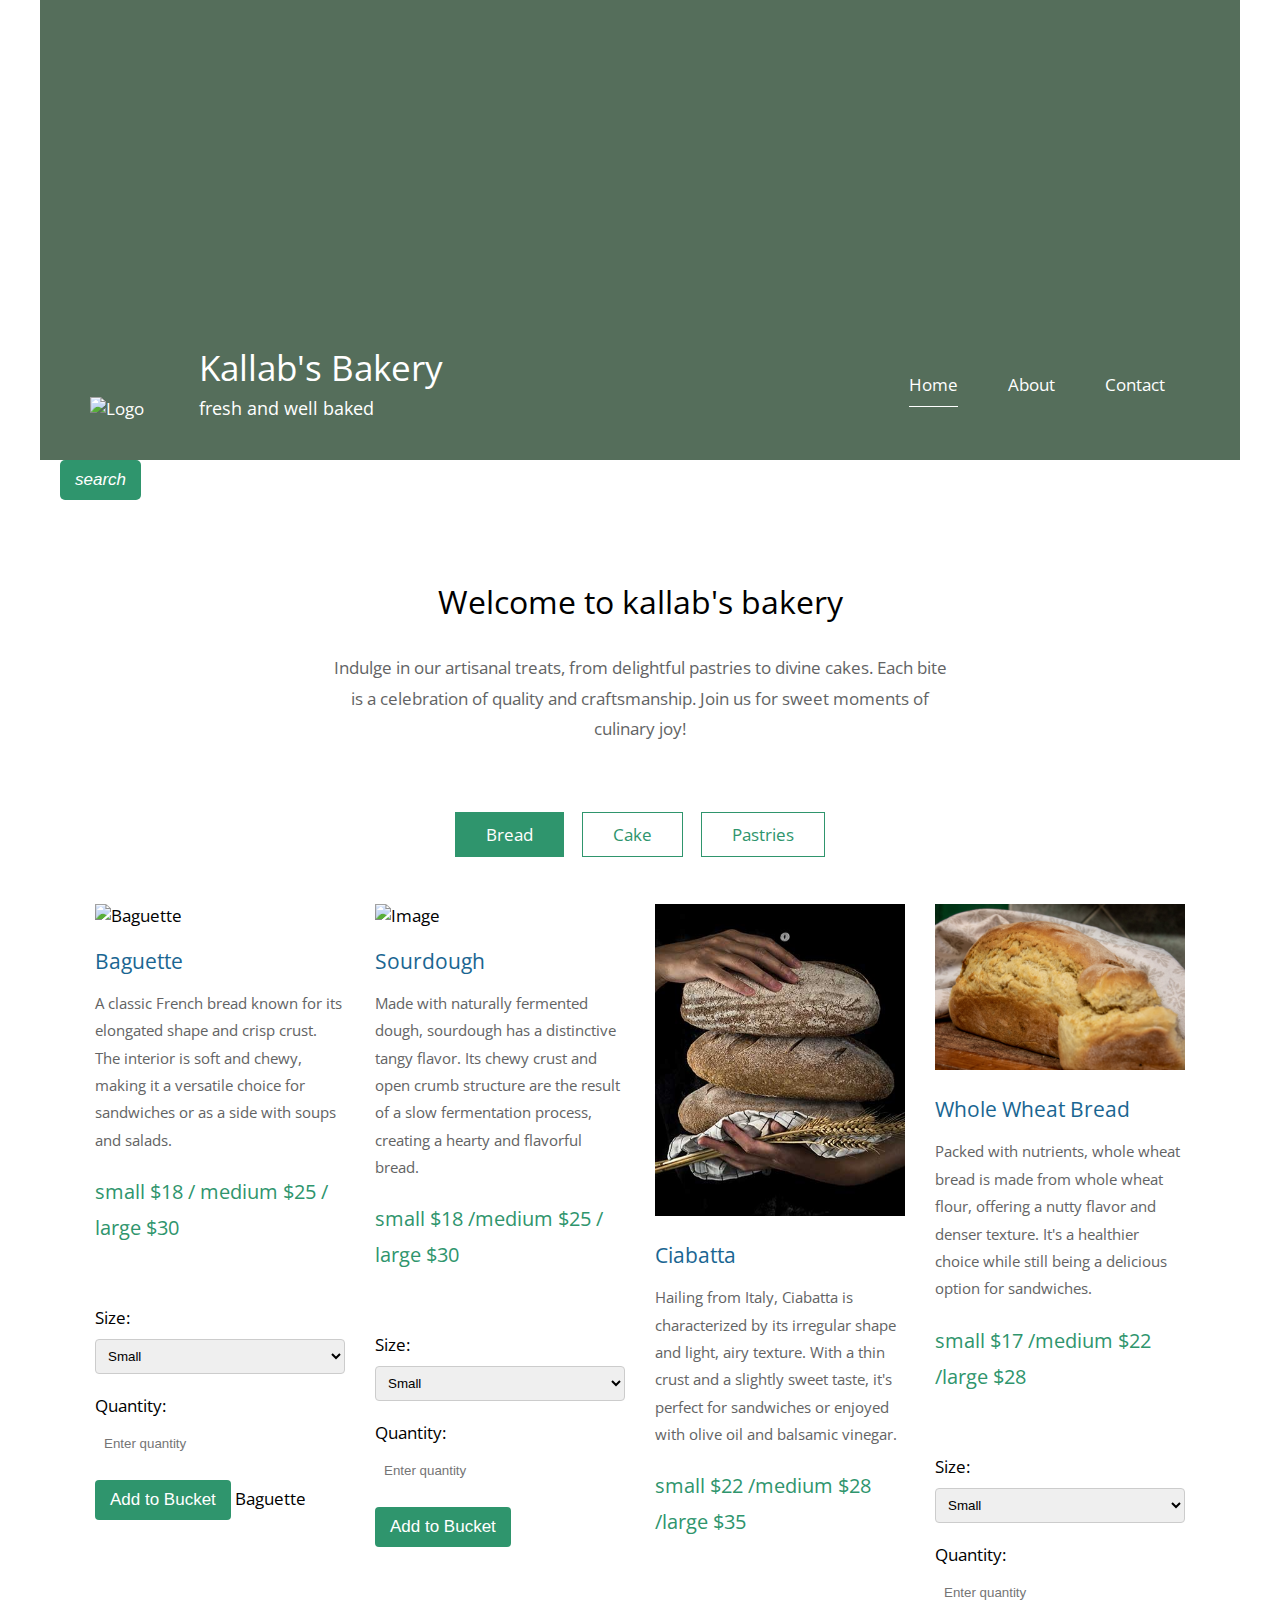
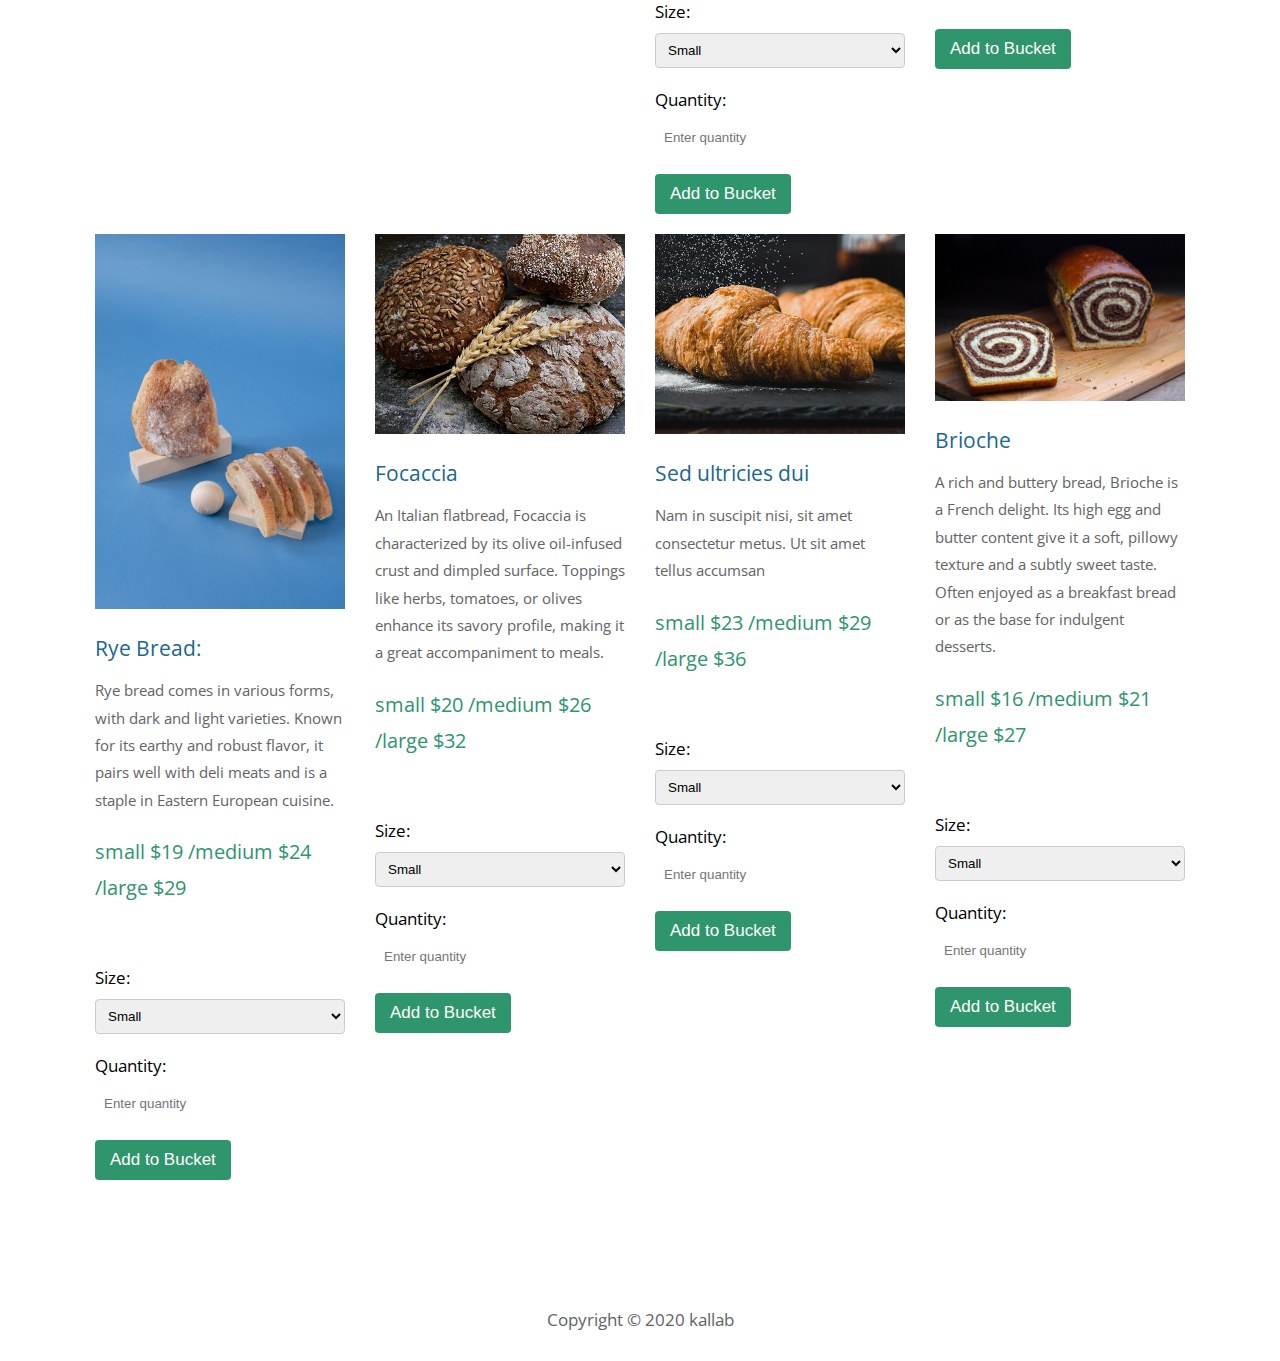
==== commit ec56c4e7: "Update index.html" ====
--- a/index.html
+++ b/index.html
@@ -132,7 +132,7 @@
 					</article>
 					<article class="col-lg-3 col-md-4 col-sm-6 col-12 tm-gallery-item">
 						<figure>
-							<img src="img/gallery/03.jpg" alt="Image" class="img-fluid tm-gallery-img" />
+							<img src="03.jpg" alt="Image" class="img-fluid tm-gallery-img" />
 							<figcaption>
 								<h4 class="tm-gallery-title">Ciabatta</h4>
 								<p class="tm-gallery-description">Hailing from Italy, Ciabatta is characterized by its irregular shape and light, airy texture. With a thin crust and a slightly sweet taste, it's perfect for sandwiches or enjoyed with olive oil and balsamic vinegar.</p>
@@ -152,7 +152,7 @@
 					</article>
 					<article class="col-lg-3 col-md-4 col-sm-6 col-12 tm-gallery-item">
 						<figure>
-							<img src="img/gallery/04.jpg" alt="Image" class="img-fluid tm-gallery-img" />
+							<img src="04.jpg" alt="Image" class="img-fluid tm-gallery-img" />
 							<figcaption>
 								<h4 class="tm-gallery-title">Whole Wheat Bread</h4>
 								<p class="tm-gallery-description">Packed with nutrients, whole wheat bread is made from whole wheat flour, offering a nutty flavor and denser texture. It's a healthier choice while still being a delicious option for sandwiches.</p>
@@ -172,7 +172,7 @@
 					</article>
 					<article class="col-lg-3 col-md-4 col-sm-6 col-12 tm-gallery-item">
 						<figure>
-							<img src="img/gallery/05.jpg" alt="Image" class="img-fluid tm-gallery-img" />
+							<img src="05.jpg" alt="Image" class="img-fluid tm-gallery-img" />
 							<figcaption>
 								<h4 class="tm-gallery-title">Rye Bread:</h4>
 								<p class="tm-gallery-description">Rye bread comes in various forms, with dark and light varieties. Known for its earthy and robust flavor, it pairs well with deli meats and is a staple in Eastern European cuisine.</p>
@@ -192,7 +192,7 @@
 					</article>
 					<article class="col-lg-3 col-md-4 col-sm-6 col-12 tm-gallery-item">
 						<figure>
-							<img src="img/gallery/06.jpg" alt="Image" class="img-fluid tm-gallery-img" />
+							<img src="06.jpg" alt="Image" class="img-fluid tm-gallery-img" />
 							<figcaption>
 								<h4 class="tm-gallery-title">Focaccia</h4>
 								<p class="tm-gallery-description">An Italian flatbread, Focaccia is characterized by its olive oil-infused crust and dimpled surface. Toppings like herbs, tomatoes, or olives enhance its savory profile, making it a great accompaniment to meals.</p>
@@ -212,7 +212,7 @@
 					</article>
 					<article class="col-lg-3 col-md-4 col-sm-6 col-12 tm-gallery-item">
 						<figure>
-							<img src="img/gallery/07.jpg" alt="Image" class="img-fluid tm-gallery-img" />
+							<img src="07.jpg" alt="Image" class="img-fluid tm-gallery-img" />
 							<figcaption>
 								<h4 class="tm-gallery-title">Sed ultricies dui</h4>
 								<p class="tm-gallery-description">Nam in suscipit nisi, sit amet consectetur metus. Ut sit amet tellus accumsan</p>
@@ -232,7 +232,7 @@
 					</article>
 					<article class="col-lg-3 col-md-4 col-sm-6 col-12 tm-gallery-item">
 						<figure>
-							<img src="img/gallery/08.jpg" alt="Image" class="img-fluid tm-gallery-img" />
+							<img src="08.jpg" alt="Image" class="img-fluid tm-gallery-img" />
 							<figcaption>
 								<h4 class="tm-gallery-title">Brioche</h4>
 								<p class="tm-gallery-description">A rich and buttery bread, Brioche is a French delight. Its high egg and butter content give it a soft, pillowy texture and a subtly sweet taste. Often enjoyed as a breakfast bread or as the base for indulgent desserts.</p>
@@ -257,7 +257,7 @@
 
 					<article class="col-lg-3 col-md-4 col-sm-6 col-12 tm-gallery-item">
 						<figure>
-							<img src="img/gallery/09.jpg" alt="Image" class="img-fluid tm-gallery-img" />
+							<img src="09.jpg" alt="Image" class="img-fluid tm-gallery-img" />
 							<figcaption>
 								<h4 class="tm-gallery-title">Vanilla Sponge Cake</h4>
 								<p class="tm-gallery-description">Light and airy, vanilla sponge cake is a versatile delight. Its subtle vanilla essence provides a perfect base for various fillings and frostings, making it a popular choice for celebrations.</p>
@@ -278,7 +278,7 @@
 					</article>
 					<article class="col-lg-3 col-md-4 col-sm-6 col-12 tm-gallery-item">
 						<figure>
-							<img src="img/gallery/10.jpg" alt="Image" class="img-fluid tm-gallery-img" />
+							<img src="10.jpg" alt="Image" class="img-fluid tm-gallery-img" />
 							<figcaption>
 								<h4 class="tm-gallery-title">Red Velvet Cake</h4>
 								<p class="tm-gallery-description">Known for its vibrant red color and subtle cocoa flavor, red velvet cake is often layered with cream cheese frosting. Its unique taste and striking appearance make it a favorite for special occasions.</p>
@@ -298,7 +298,7 @@
 					</article>
 					<article class="col-lg-3 col-md-4 col-sm-6 col-12 tm-gallery-item">
 						<figure>
-							<img src="img/gallery/11.jpg" alt="Image" class="img-fluid tm-gallery-img" />
+							<img src="11.jpg" alt="Image" class="img-fluid tm-gallery-img" />
 							<figcaption>
 								<h4 class="tm-gallery-title">Lemon Pound Cake</h4>
 								<p class="tm-gallery-description">Bursting with citrusy goodness, lemon pound cake is a dense and buttery creation with a refreshing lemony zing. It's a delightful choice for those who enjoy a balance of sweet and tart flavors.</p>
@@ -318,7 +318,7 @@
 					</article>
 					<article class="col-lg-3 col-md-4 col-sm-6 col-12 tm-gallery-item">
 						<figure>
-							<img src="img/gallery/12.jpg" alt="Image" class="img-fluid tm-gallery-img" />
+							<img src="12.jpg" alt="Image" class="img-fluid tm-gallery-img" />
 							<figcaption>
 								<h4 class="tm-gallery-title">Coffee Cake:</h4>
 								<p class="tm-gallery-description">Perfectly paired with a cup of coffee, coffee cake is a crumbly and cinnamon-infused treat. Its streusel topping adds a delightful crunch, making it an ideal companion for brunch or afternoon tea.</p>
@@ -344,7 +344,7 @@
 				<div id="pastries" class="tm-gallery-page hidden">
 					<article class="col-lg-3 col-md-4 col-sm-6 col-12 tm-gallery-item">
 						<figure>
-							<img src="img/gallery/14.jpg" alt="Image" class="img-fluid tm-gallery-img" />
+							<img src="14.jpg" alt="Image" class="img-fluid tm-gallery-img" />
 							<figcaption>
 								<h4 class="tm-gallery-title">Croissant</h4>
 								<p class="tm-gallery-description"> French pastry with a flaky, buttery texture, often enjoyed plain or filled with chocolate, ham, or cheese.</p>
@@ -364,7 +364,7 @@
 					</article>
 					<article class="col-lg-3 col-md-4 col-sm-6 col-12 tm-gallery-item">
 						<figure>
-							<img src="img/gallery/15.jpg" alt="Image" class="img-fluid tm-gallery-img" />
+							<img src="15.jpg" alt="Image" class="img-fluid tm-gallery-img" />
 							<figcaption>
 								<h4 class="tm-gallery-title">Danish Pastry</h4>
 								<p class="tm-gallery-description"> Danish pastries, hailing from Denmark, feature laminated dough with sweet fillings like fruit, custard, or cream cheese, topped with icing</p>
@@ -384,7 +384,7 @@
 					</article>
 					<article class="col-lg-3 col-md-4 col-sm-6 col-12 tm-gallery-item">
 						<figure>
-							<img src="img/gallery/16.jpg" alt="Image" class="img-fluid tm-gallery-img" />
+							<img src="16.jpg" alt="Image" class="img-fluid tm-gallery-img" />
 							<figcaption>
 								<h4 class="tm-gallery-title">Éclair</h4>
 								<p class="tm-gallery-description"></p>
@@ -404,7 +404,7 @@
 					</article>
 					<article class="col-lg-3 col-md-4 col-sm-6 col-12 tm-gallery-item">
 						<figure>
-							<img src="img/gallery/05.jpg" alt="Image" class="img-fluid tm-gallery-img" />
+							<img src="05.jpg" alt="Image" class="img-fluid tm-gallery-img" />
 							<figcaption>
 								<h4 class="tm-gallery-title">Aliquam sagittis</h4>
 								<p class="tm-gallery-description">Orci varius natoque penatibus et magnis dis parturient montes, nascetur ridiculus mus.</p>
@@ -430,8 +430,8 @@
 			<p>Copyright &copy; 2020 kallab 
 		</footer>
 	</div>
-	<script src="js/jquery.min.js"></script>
-<script src="js/parallax.min.js"></script>
+	<script src="jquery.min.js"></script>
+<script src="parallax.min.js"></script>
 <script>
 	document.addEventListener('DOMContentLoaded', function () {
 		const addToBucketButtons = document.querySelectorAll('[id^="addToBucket_"]');
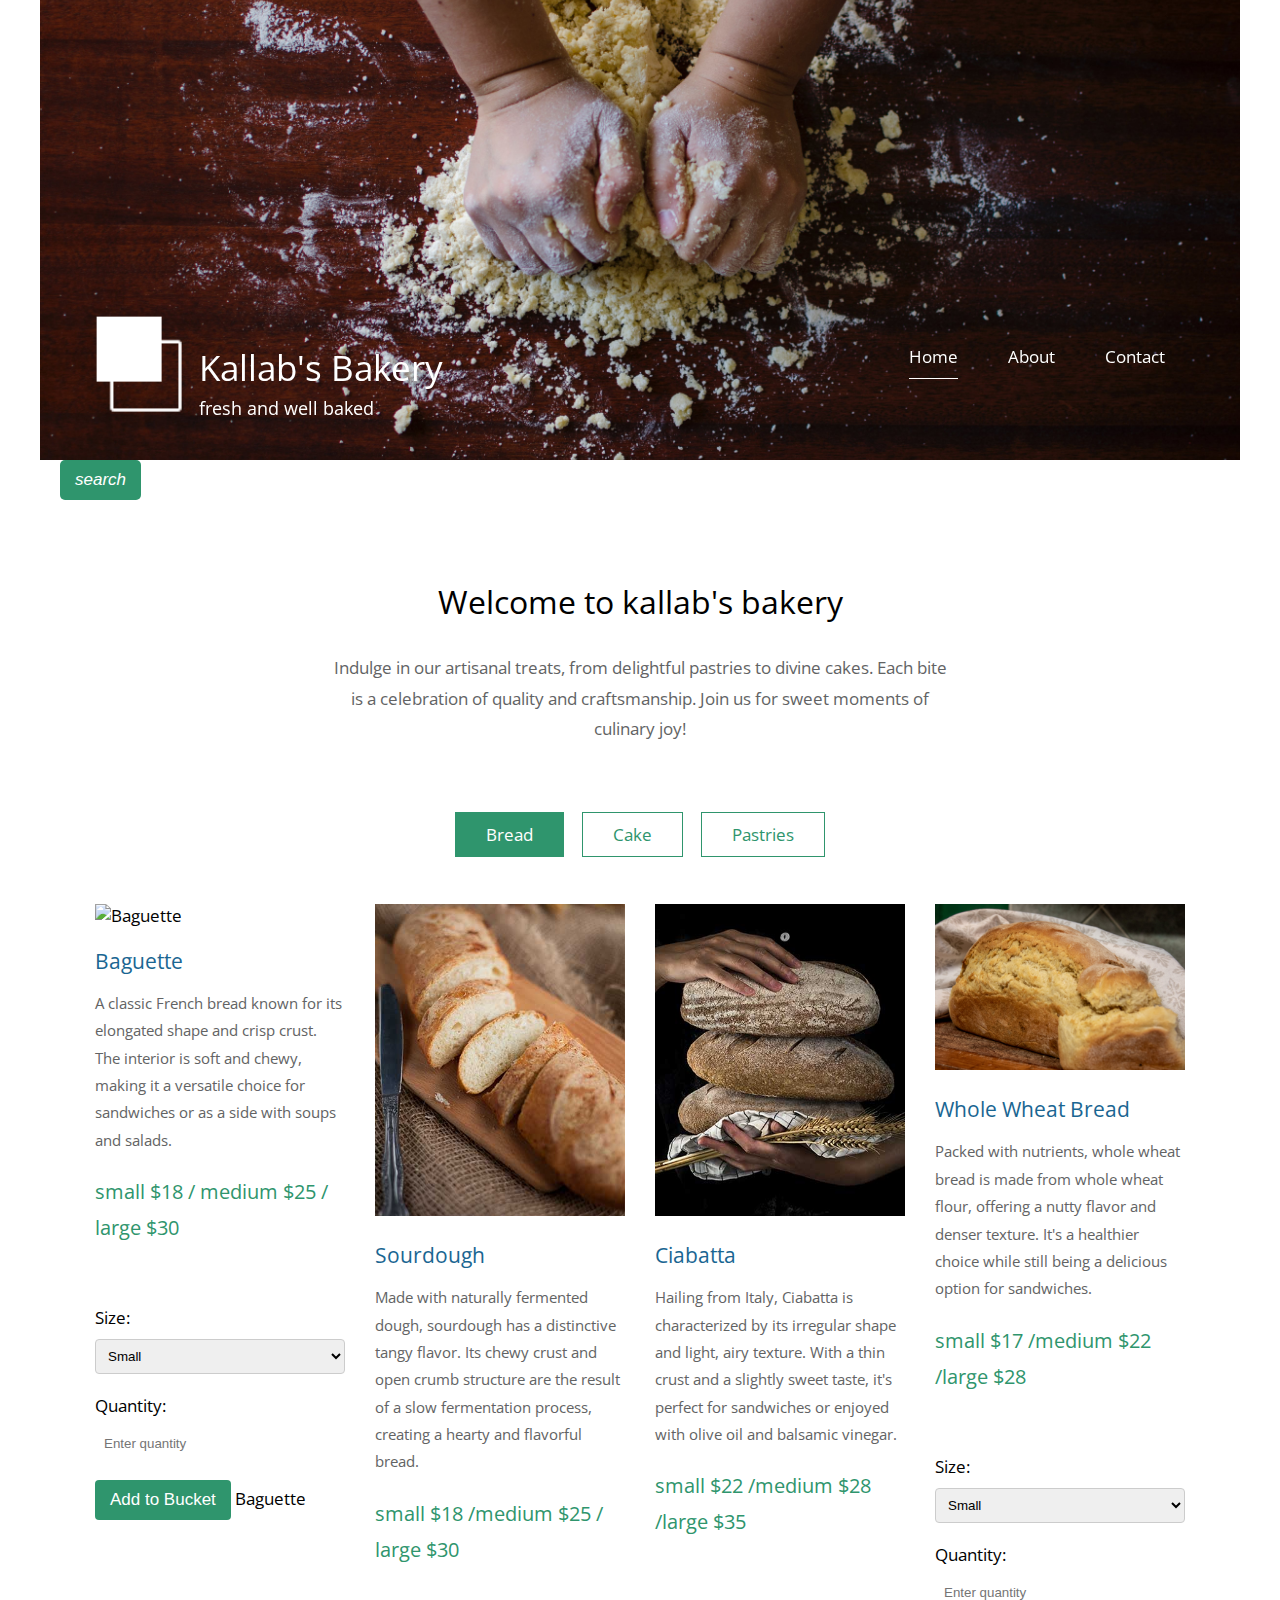
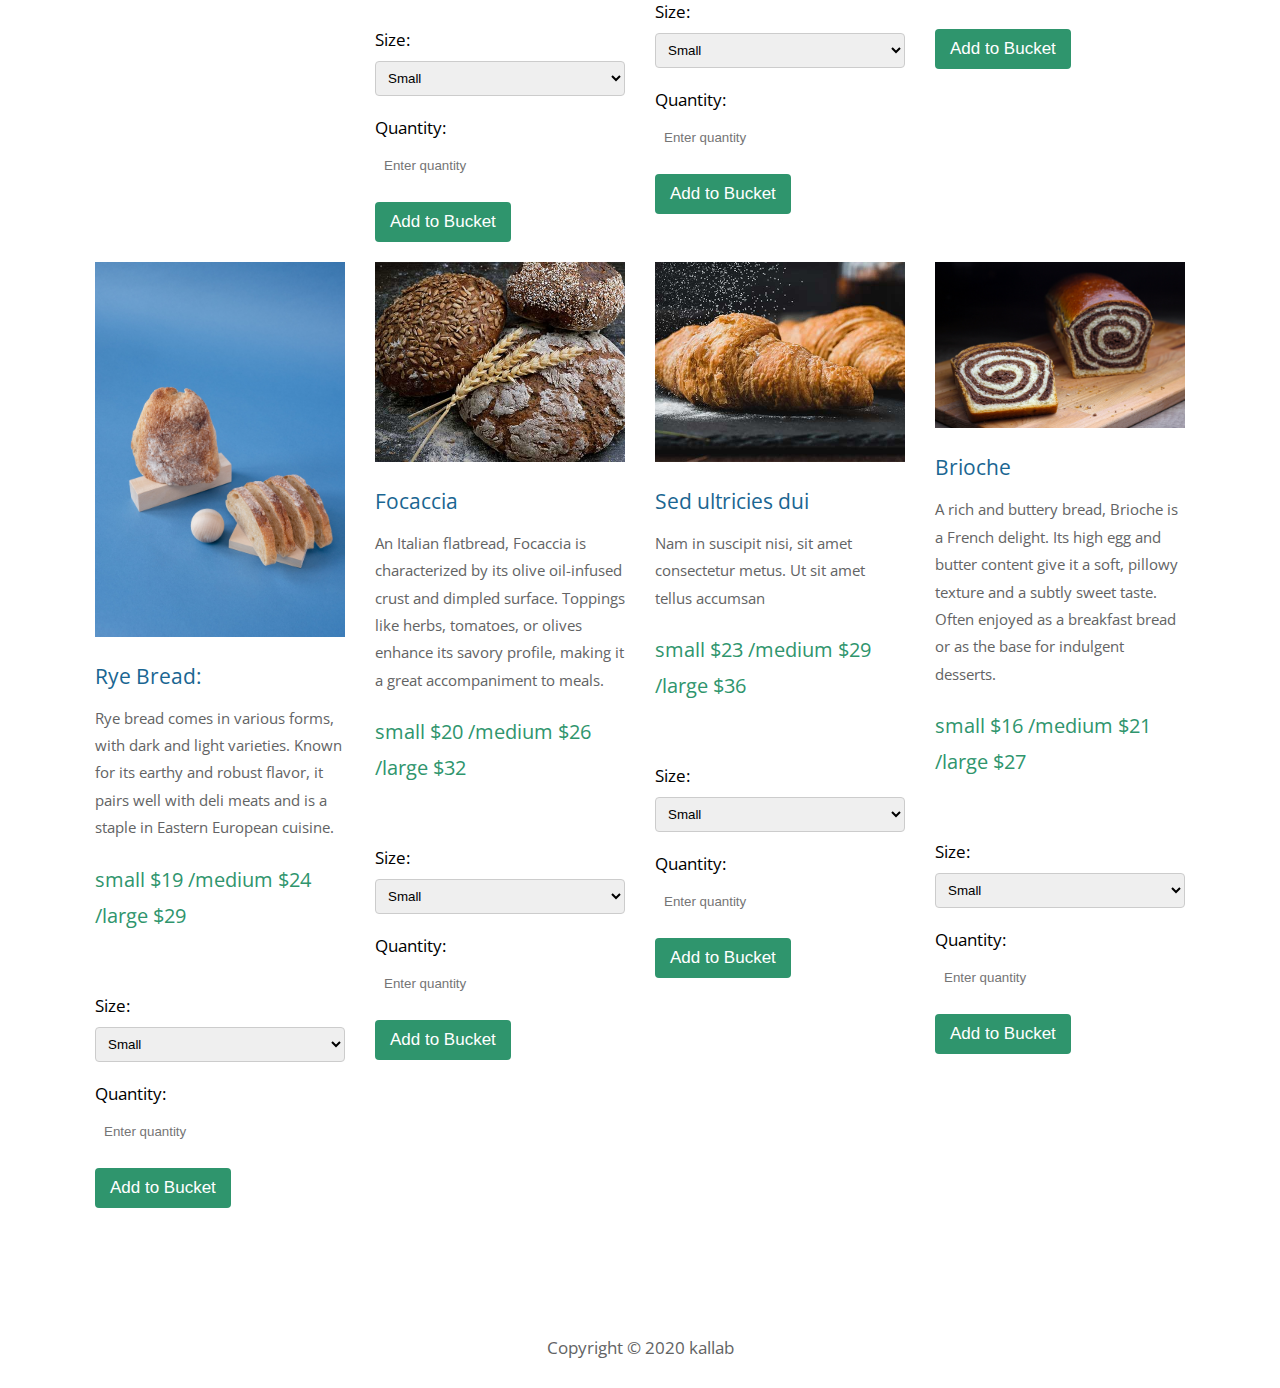
==== commit aa51588e: "Update index.html" ====
--- a/index.html
+++ b/index.html
@@ -21,11 +21,11 @@
 	<!-- Top box -->
 		<!-- Logo & Site Name -->
 		<div class="placeholder">
-			<div class="parallax-window" data-parallax="scroll" data-image-src="img/simple-house-01.jpg">
+			<div class="parallax-window" data-parallax="scroll" data-image-src="simple-house-01.jpg">
 				<div class="tm-header">
 					<div class="row tm-header-inner">
 						<div class="col-md-6 col-12">
-							<img src="img/simple-house-logo.png" alt="Logo" class="tm-site-logo" /> 
+							<img src="simple-house-logo.png" alt="Logo" class="tm-site-logo" /> 
 							<div class="tm-site-text-box">
 								<h1 class="tm-site-title">Kallab's Bakery</h1>
 								<h6 class="tm-site-description">fresh and well baked</h6>	
@@ -90,7 +90,7 @@
 				<div id="bread" class="tm-gallery-page">
 					<article class="col-lg-3 col-md-4 col-sm-6 col-12 tm-gallery-item">
 						<figure>
-						  <img src="img/gallery/01.jpg" alt="Baguette" class="img-fluid tm-gallery-img" />
+						  <img src="gallery/01.jpg" alt="Baguette" class="img-fluid tm-gallery-img" />
 						  <figcaption>
 							<h4 class="tm-gallery-title">Baguette</h4>
 							<p class="tm-gallery-description">A classic French bread known for its elongated shape and crisp crust. The interior is soft and chewy, making it a versatile choice for sandwiches or as a side with soups and salads.</p>
@@ -112,7 +112,7 @@
 					  </article>
 					<article class="col-lg-3 col-md-4 col-sm-6 col-12 tm-gallery-item">
 						<figure>
-							<img src="img/gallery/02.jpg" alt="Image" class="img-fluid tm-gallery-img" />
+							<img src="02.jpg" alt="Image" class="img-fluid tm-gallery-img" />
 							<figcaption>
 								<h4 class="tm-gallery-title">Sourdough</h4>
 								<p class="tm-gallery-description">Made with naturally fermented dough, sourdough has a distinctive tangy flavor. Its chewy crust and open crumb structure are the result of a slow fermentation process, creating a hearty and flavorful bread.</p>
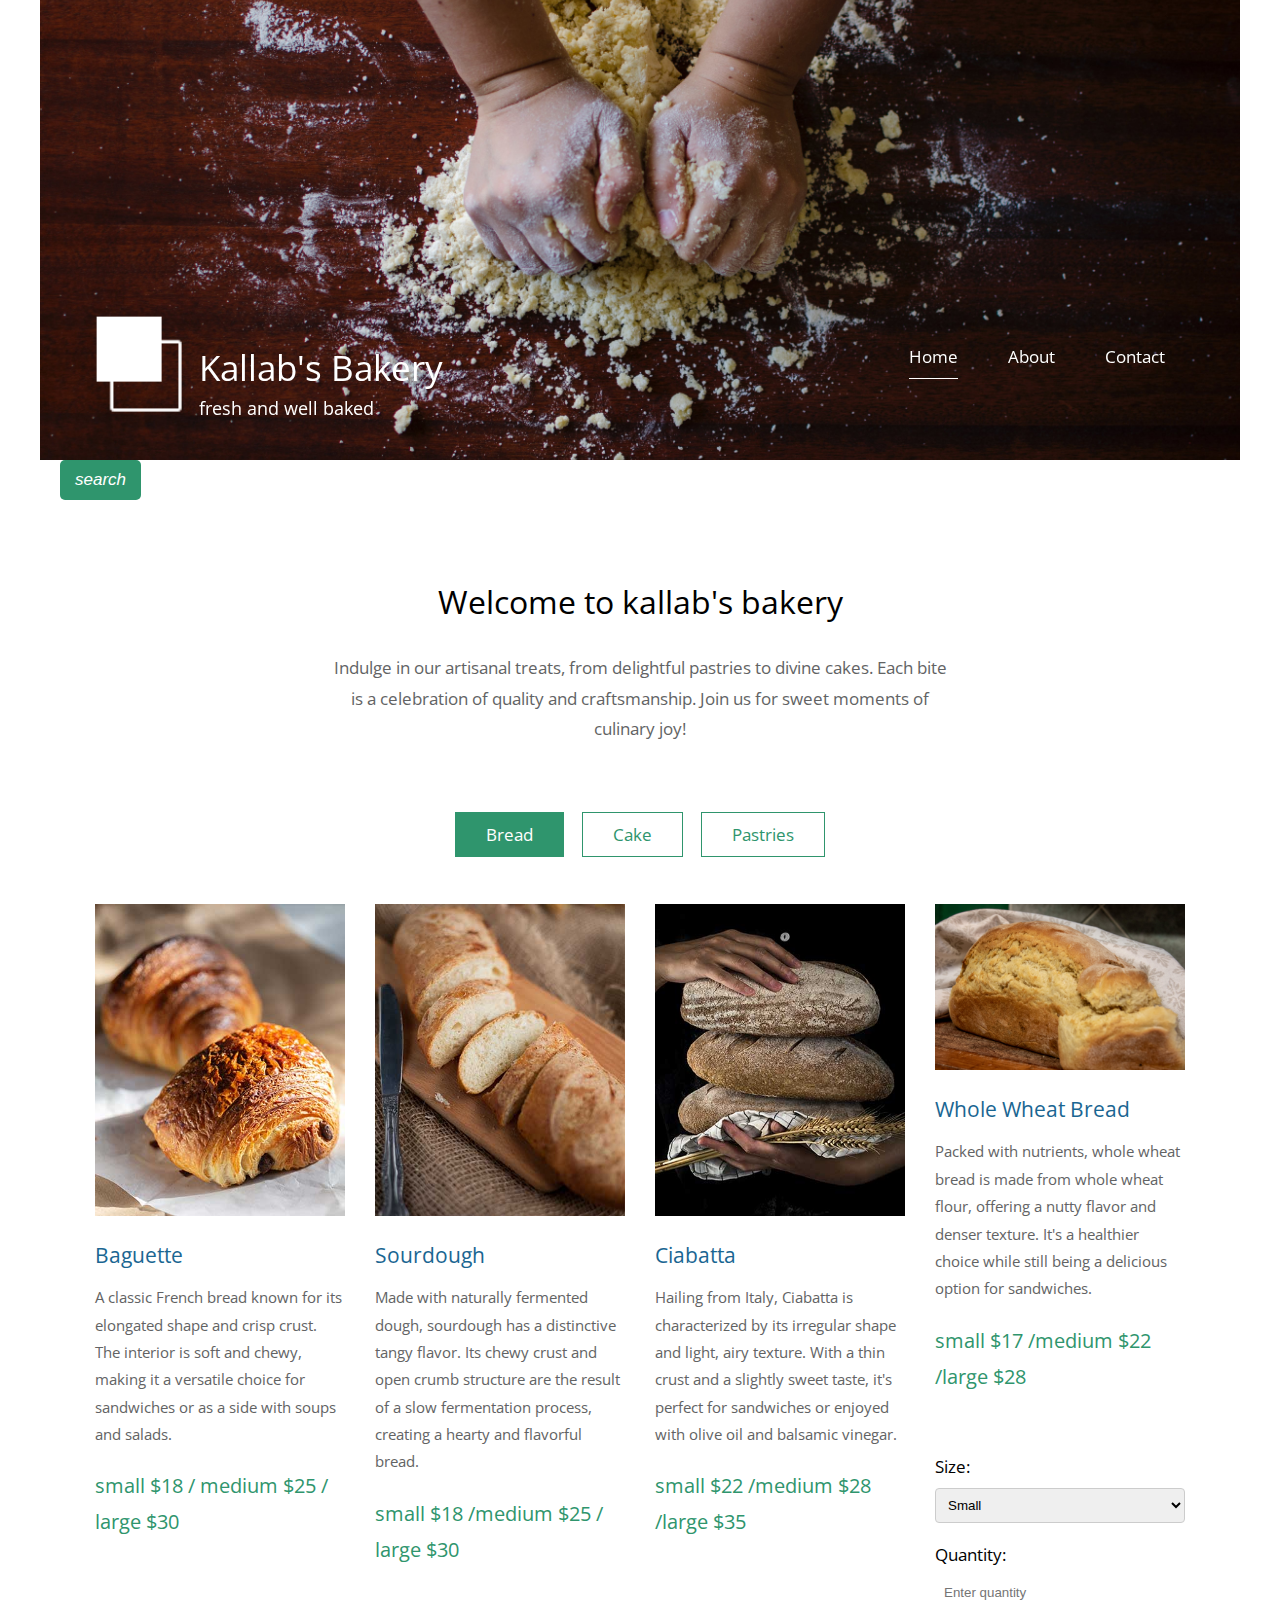
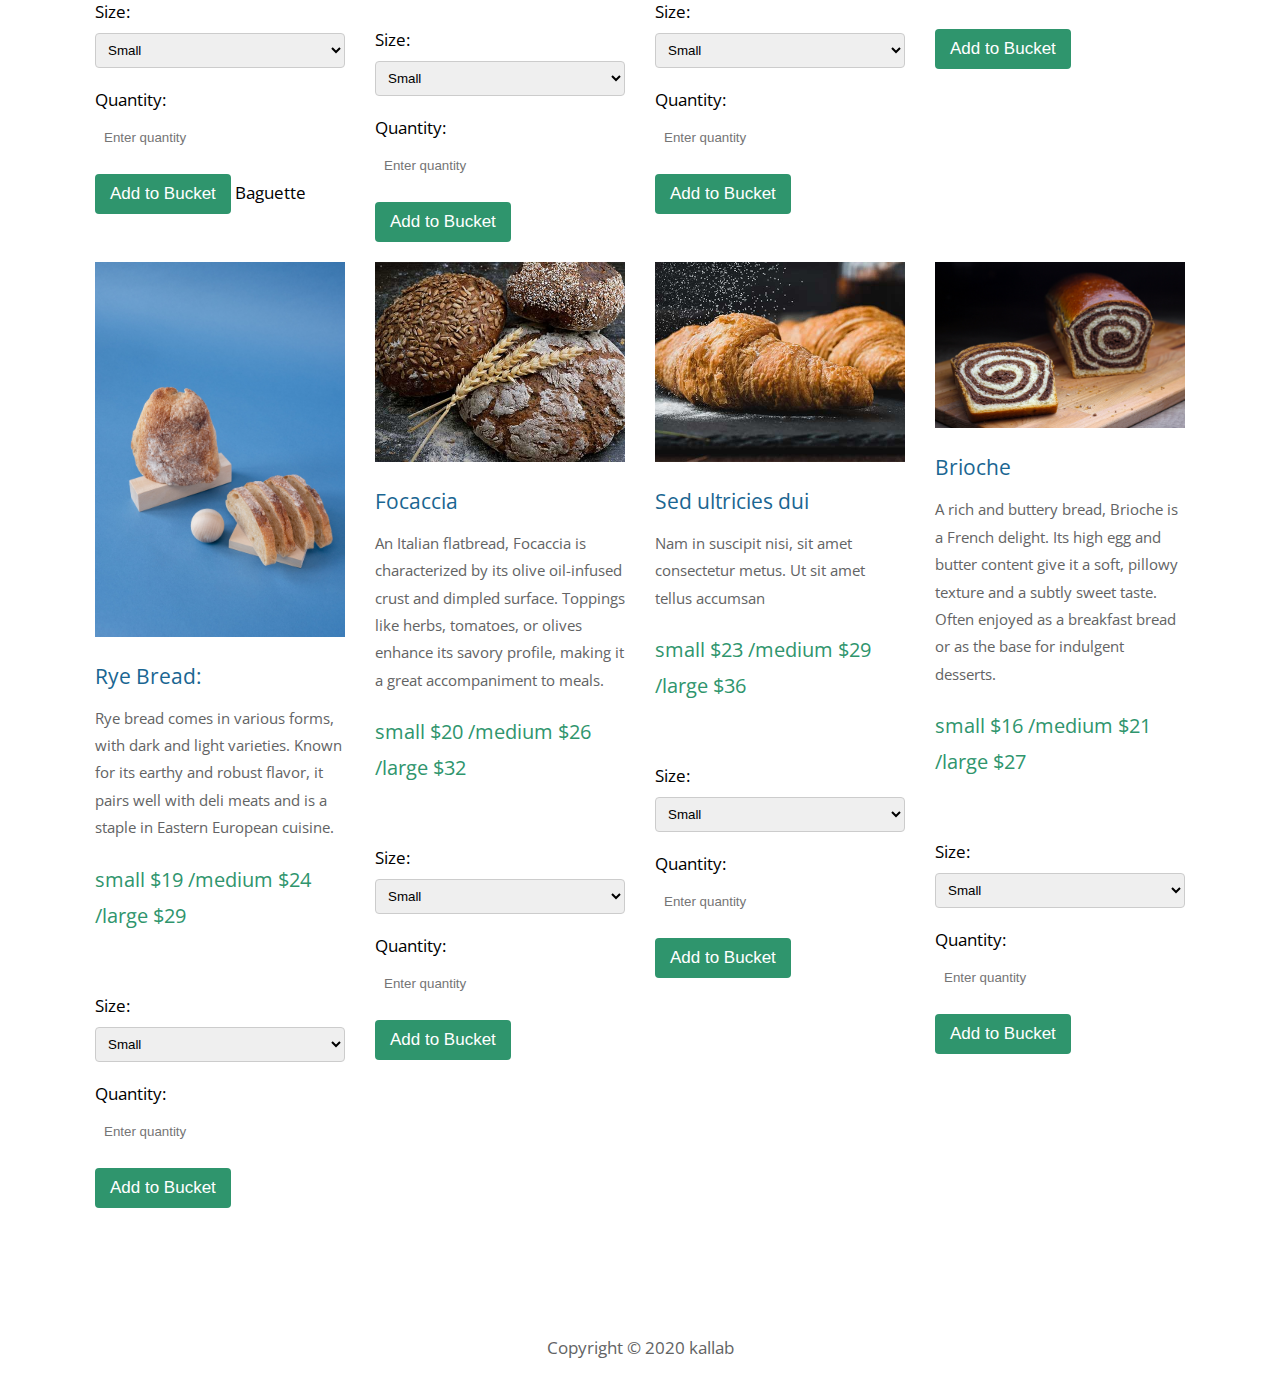
==== commit 520f1ceb: "Update index.html" ====
--- a/index.html
+++ b/index.html
@@ -6,10 +6,10 @@
     <meta name="viewport" content="width=device-width, initial-scale=1.0" />
     <meta http-equiv="X-UA-Compatible" content="ie=edge" />
     <title>kallab's bakery</title>
-	<link rel="icon" type="image/png" href="img/icon.png">
+	<link rel="icon" type="image/png" href="icon.png">
     <link href="https://fonts.googleapis.com/css?family=Open+Sans:400" rel="stylesheet" />    
 	<link href="index.css" rel="stylesheet" />
-	<script src="js/JavaScript.js"></script>
+	<script src="JavaScript.js"></script>
 	<meta http-equiv="Content-Security-Policy" content="upgrade-insecure-requests">
 
 
@@ -90,7 +90,7 @@
 				<div id="bread" class="tm-gallery-page">
 					<article class="col-lg-3 col-md-4 col-sm-6 col-12 tm-gallery-item">
 						<figure>
-						  <img src="gallery/01.jpg" alt="Baguette" class="img-fluid tm-gallery-img" />
+						  <img src="01.jpg" alt="Baguette" class="img-fluid tm-gallery-img" />
 						  <figcaption>
 							<h4 class="tm-gallery-title">Baguette</h4>
 							<p class="tm-gallery-description">A classic French bread known for its elongated shape and crisp crust. The interior is soft and chewy, making it a versatile choice for sandwiches or as a side with soups and salads.</p>
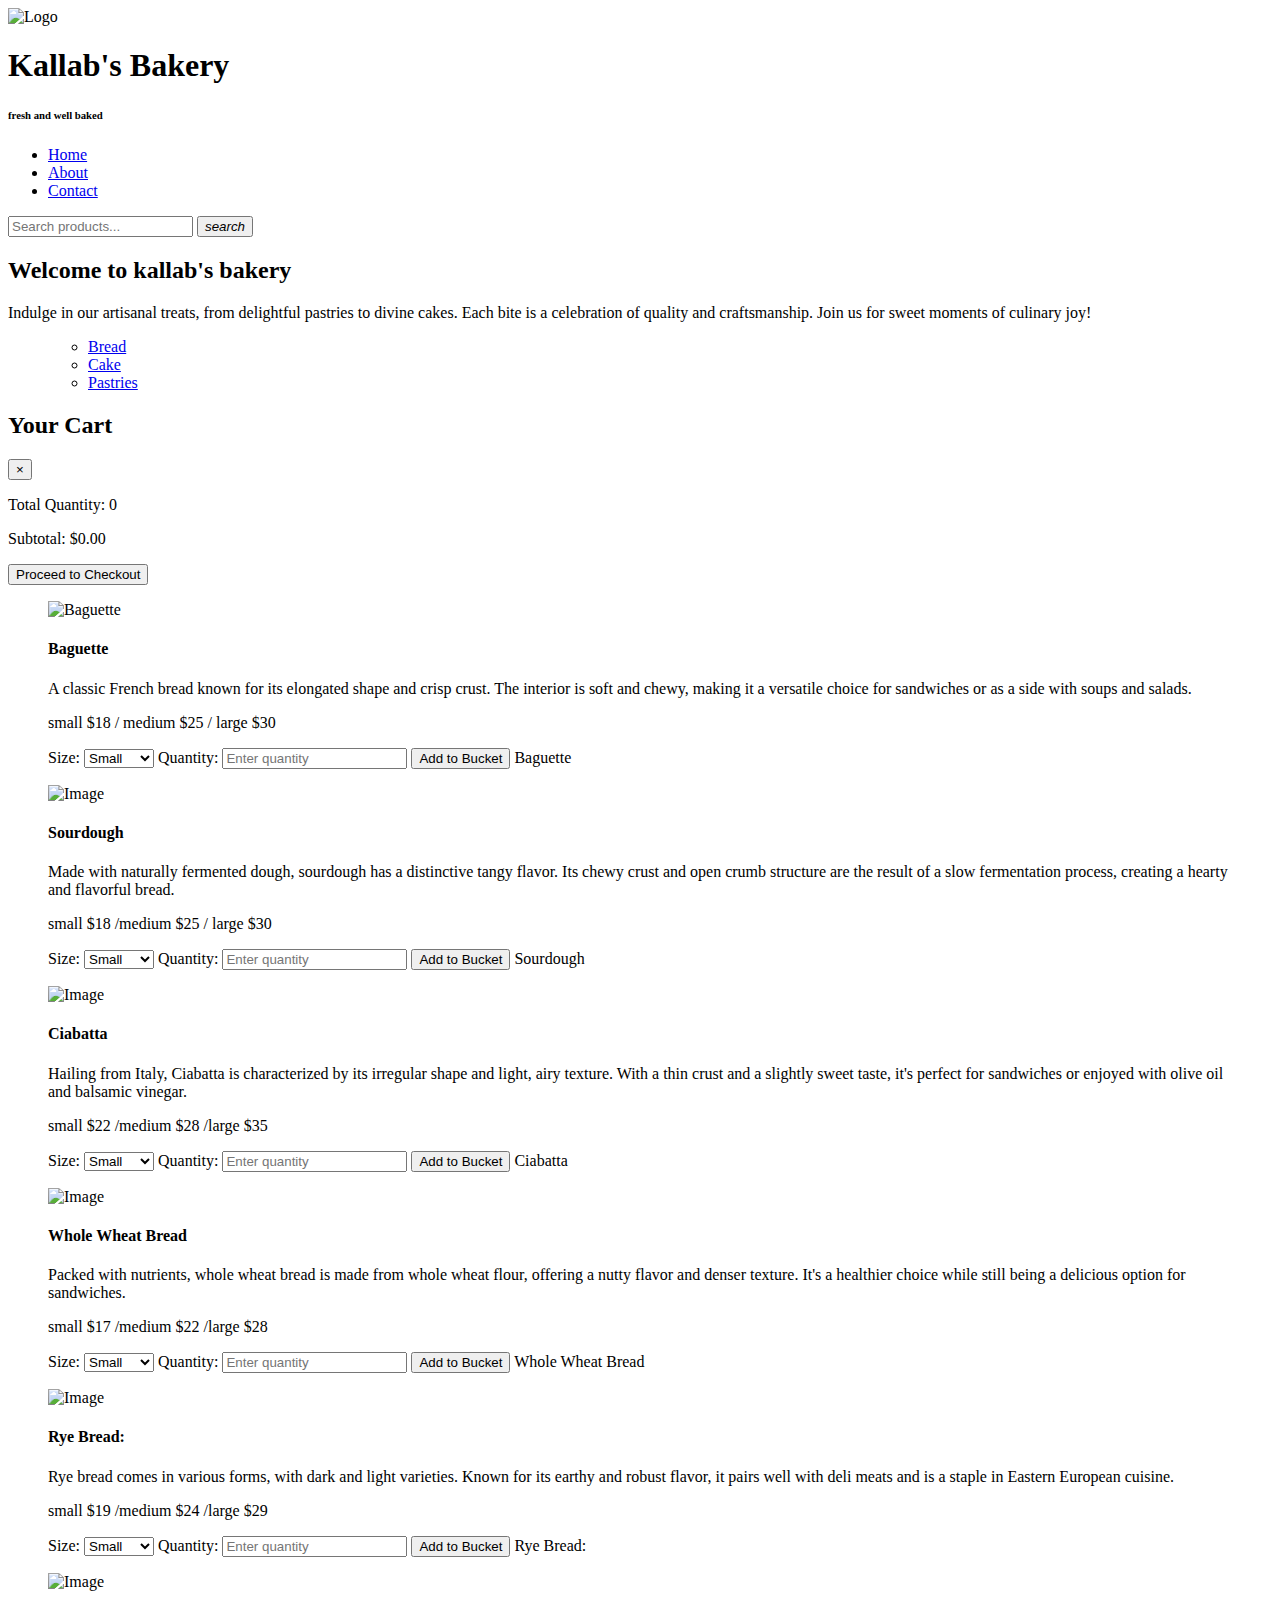
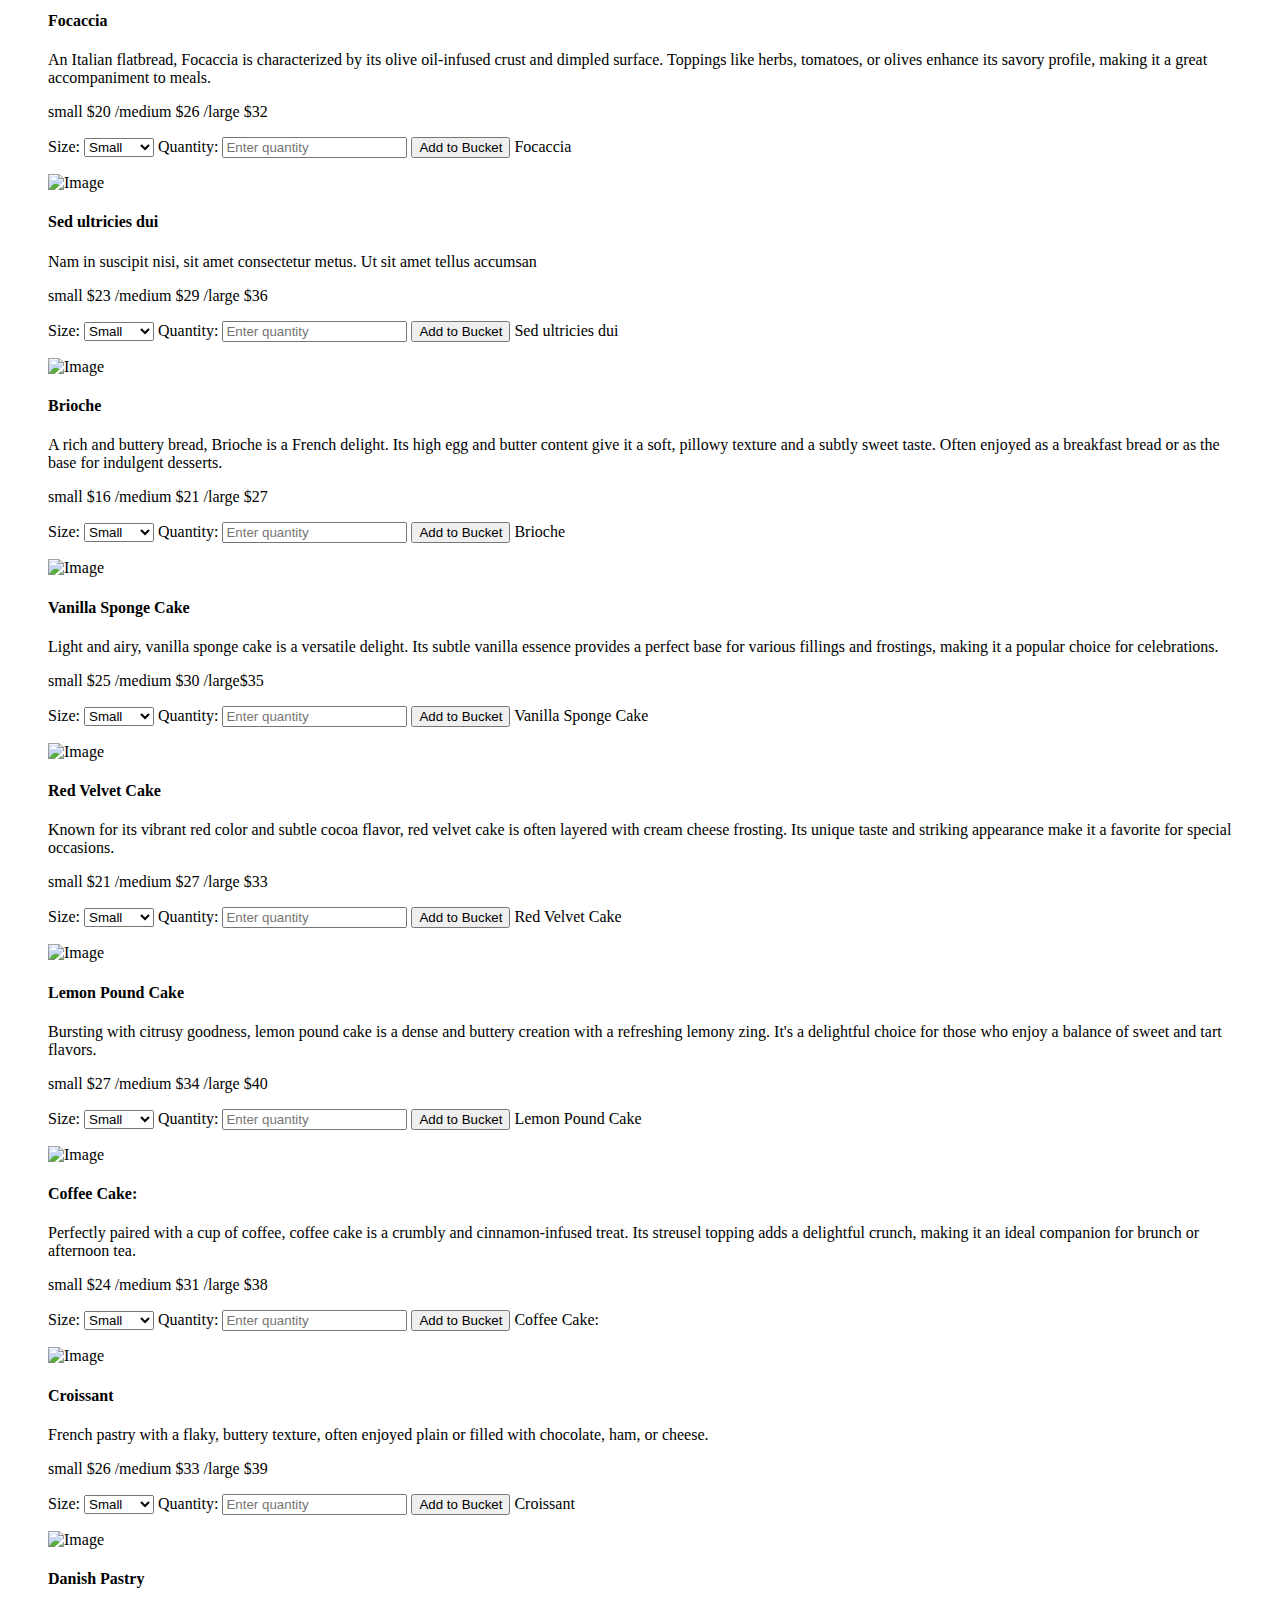
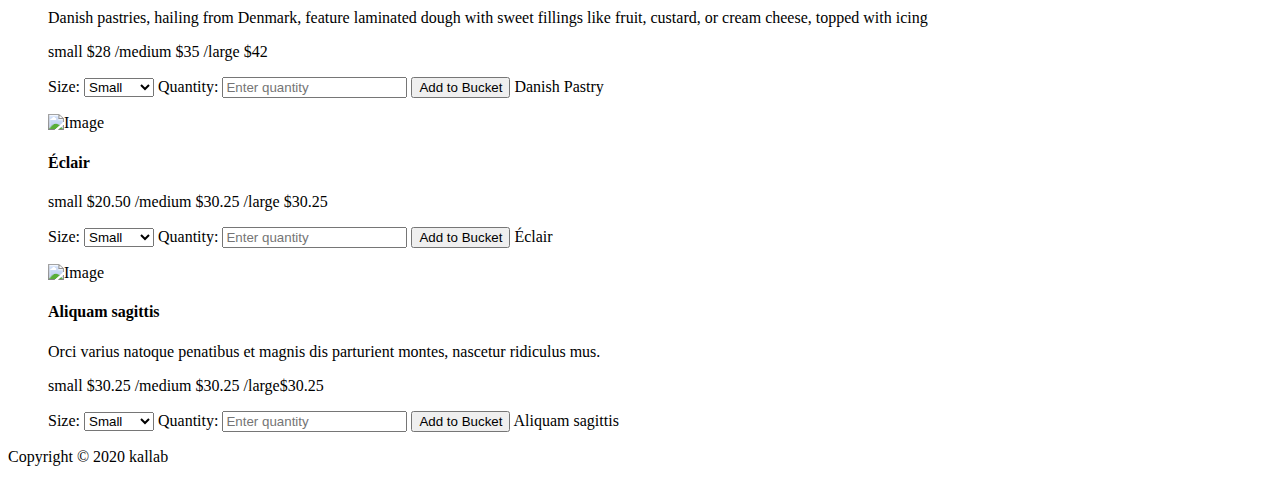
==== commit 8d3c5aad: "Update index.html" ====
--- a/index.html
+++ b/index.html
@@ -6,12 +6,11 @@
     <meta name="viewport" content="width=device-width, initial-scale=1.0" />
     <meta http-equiv="X-UA-Compatible" content="ie=edge" />
     <title>kallab's bakery</title>
-	<link rel="icon" type="image/png" href="icon.png">
+	<link rel="icon" type="image/png" href="img/icon.png">
     <link href="https://fonts.googleapis.com/css?family=Open+Sans:400" rel="stylesheet" />    
-	<link href="index.css" rel="stylesheet" />
-	<script src="JavaScript.js"></script>
-	<meta http-equiv="Content-Security-Policy" content="upgrade-insecure-requests">
-
+	<link href="css/index.css" rel="stylesheet" />
+	<script src="js/JavaScript.js"></script>
+	
 
 </head>
 
@@ -21,11 +20,11 @@
 	<!-- Top box -->
 		<!-- Logo & Site Name -->
 		<div class="placeholder">
-			<div class="parallax-window" data-parallax="scroll" data-image-src="simple-house-01.jpg">
+			<div class="parallax-window" data-parallax="scroll" data-image-src="img/simple-house-01.jpg">
 				<div class="tm-header">
 					<div class="row tm-header-inner">
 						<div class="col-md-6 col-12">
-							<img src="simple-house-logo.png" alt="Logo" class="tm-site-logo" /> 
+							<img src="img/simple-house-logo.png" alt="Logo" class="tm-site-logo" /> 
 							<div class="tm-site-text-box">
 								<h1 class="tm-site-title">Kallab's Bakery</h1>
 								<h6 class="tm-site-description">fresh and well baked</h6>	
@@ -42,13 +41,13 @@
 				</div>
 			</div>
 		</div>
-		<!-- Add this inside the <div class="container"> before the <main> tag -->
-<div class="searchBox">
-    <input class="searchInput" type="text" id="search-bar" oninput="showResults()" placeholder="Search products...">
-    <button class="searchButton" href="#">
-        <i class="material-icons">search</i>
-    </button>
-</div>
+	
+			<div class="searchBox">
+				<input class="searchInput" type="text" id="search-bar" oninput="showResults()" placeholder="Search products...">
+				<button class="searchButton" href="#" onclick="searchProducts()">
+					<i class="material-icons">search</i>
+				</button>
+			</div>
 
 		<main>
 			
@@ -90,7 +89,7 @@
 				<div id="bread" class="tm-gallery-page">
 					<article class="col-lg-3 col-md-4 col-sm-6 col-12 tm-gallery-item">
 						<figure>
-						  <img src="01.jpg" alt="Baguette" class="img-fluid tm-gallery-img" />
+						  <img src="img/gallery/01.jpg" alt="Baguette" class="img-fluid tm-gallery-img" />
 						  <figcaption>
 							<h4 class="tm-gallery-title">Baguette</h4>
 							<p class="tm-gallery-description">A classic French bread known for its elongated shape and crisp crust. The interior is soft and chewy, making it a versatile choice for sandwiches or as a side with soups and salads.</p>
@@ -112,7 +111,7 @@
 					  </article>
 					<article class="col-lg-3 col-md-4 col-sm-6 col-12 tm-gallery-item">
 						<figure>
-							<img src="02.jpg" alt="Image" class="img-fluid tm-gallery-img" />
+							<img src="img/gallery/02.jpg" alt="Image" class="img-fluid tm-gallery-img" />
 							<figcaption>
 								<h4 class="tm-gallery-title">Sourdough</h4>
 								<p class="tm-gallery-description">Made with naturally fermented dough, sourdough has a distinctive tangy flavor. Its chewy crust and open crumb structure are the result of a slow fermentation process, creating a hearty and flavorful bread.</p>
@@ -132,7 +131,7 @@
 					</article>
 					<article class="col-lg-3 col-md-4 col-sm-6 col-12 tm-gallery-item">
 						<figure>
-							<img src="03.jpg" alt="Image" class="img-fluid tm-gallery-img" />
+							<img src="img/gallery/03.jpg" alt="Image" class="img-fluid tm-gallery-img" />
 							<figcaption>
 								<h4 class="tm-gallery-title">Ciabatta</h4>
 								<p class="tm-gallery-description">Hailing from Italy, Ciabatta is characterized by its irregular shape and light, airy texture. With a thin crust and a slightly sweet taste, it's perfect for sandwiches or enjoyed with olive oil and balsamic vinegar.</p>
@@ -152,7 +151,7 @@
 					</article>
 					<article class="col-lg-3 col-md-4 col-sm-6 col-12 tm-gallery-item">
 						<figure>
-							<img src="04.jpg" alt="Image" class="img-fluid tm-gallery-img" />
+							<img src="img/gallery/04.jpg" alt="Image" class="img-fluid tm-gallery-img" />
 							<figcaption>
 								<h4 class="tm-gallery-title">Whole Wheat Bread</h4>
 								<p class="tm-gallery-description">Packed with nutrients, whole wheat bread is made from whole wheat flour, offering a nutty flavor and denser texture. It's a healthier choice while still being a delicious option for sandwiches.</p>
@@ -172,7 +171,7 @@
 					</article>
 					<article class="col-lg-3 col-md-4 col-sm-6 col-12 tm-gallery-item">
 						<figure>
-							<img src="05.jpg" alt="Image" class="img-fluid tm-gallery-img" />
+							<img src="img/gallery/05.jpg" alt="Image" class="img-fluid tm-gallery-img" />
 							<figcaption>
 								<h4 class="tm-gallery-title">Rye Bread:</h4>
 								<p class="tm-gallery-description">Rye bread comes in various forms, with dark and light varieties. Known for its earthy and robust flavor, it pairs well with deli meats and is a staple in Eastern European cuisine.</p>
@@ -192,7 +191,7 @@
 					</article>
 					<article class="col-lg-3 col-md-4 col-sm-6 col-12 tm-gallery-item">
 						<figure>
-							<img src="06.jpg" alt="Image" class="img-fluid tm-gallery-img" />
+							<img src="img/gallery/06.jpg" alt="Image" class="img-fluid tm-gallery-img" />
 							<figcaption>
 								<h4 class="tm-gallery-title">Focaccia</h4>
 								<p class="tm-gallery-description">An Italian flatbread, Focaccia is characterized by its olive oil-infused crust and dimpled surface. Toppings like herbs, tomatoes, or olives enhance its savory profile, making it a great accompaniment to meals.</p>
@@ -212,7 +211,7 @@
 					</article>
 					<article class="col-lg-3 col-md-4 col-sm-6 col-12 tm-gallery-item">
 						<figure>
-							<img src="07.jpg" alt="Image" class="img-fluid tm-gallery-img" />
+							<img src="img/gallery/07.jpg" alt="Image" class="img-fluid tm-gallery-img" />
 							<figcaption>
 								<h4 class="tm-gallery-title">Sed ultricies dui</h4>
 								<p class="tm-gallery-description">Nam in suscipit nisi, sit amet consectetur metus. Ut sit amet tellus accumsan</p>
@@ -232,7 +231,7 @@
 					</article>
 					<article class="col-lg-3 col-md-4 col-sm-6 col-12 tm-gallery-item">
 						<figure>
-							<img src="08.jpg" alt="Image" class="img-fluid tm-gallery-img" />
+							<img src="img/gallery/08.jpg" alt="Image" class="img-fluid tm-gallery-img" />
 							<figcaption>
 								<h4 class="tm-gallery-title">Brioche</h4>
 								<p class="tm-gallery-description">A rich and buttery bread, Brioche is a French delight. Its high egg and butter content give it a soft, pillowy texture and a subtly sweet taste. Often enjoyed as a breakfast bread or as the base for indulgent desserts.</p>
@@ -257,7 +256,7 @@
 
 					<article class="col-lg-3 col-md-4 col-sm-6 col-12 tm-gallery-item">
 						<figure>
-							<img src="09.jpg" alt="Image" class="img-fluid tm-gallery-img" />
+							<img src="img/gallery/09.jpg" alt="Image" class="img-fluid tm-gallery-img" />
 							<figcaption>
 								<h4 class="tm-gallery-title">Vanilla Sponge Cake</h4>
 								<p class="tm-gallery-description">Light and airy, vanilla sponge cake is a versatile delight. Its subtle vanilla essence provides a perfect base for various fillings and frostings, making it a popular choice for celebrations.</p>
@@ -278,7 +277,7 @@
 					</article>
 					<article class="col-lg-3 col-md-4 col-sm-6 col-12 tm-gallery-item">
 						<figure>
-							<img src="10.jpg" alt="Image" class="img-fluid tm-gallery-img" />
+							<img src="img/gallery/10.jpg" alt="Image" class="img-fluid tm-gallery-img" />
 							<figcaption>
 								<h4 class="tm-gallery-title">Red Velvet Cake</h4>
 								<p class="tm-gallery-description">Known for its vibrant red color and subtle cocoa flavor, red velvet cake is often layered with cream cheese frosting. Its unique taste and striking appearance make it a favorite for special occasions.</p>
@@ -298,7 +297,7 @@
 					</article>
 					<article class="col-lg-3 col-md-4 col-sm-6 col-12 tm-gallery-item">
 						<figure>
-							<img src="11.jpg" alt="Image" class="img-fluid tm-gallery-img" />
+							<img src="img/gallery/11.jpg" alt="Image" class="img-fluid tm-gallery-img" />
 							<figcaption>
 								<h4 class="tm-gallery-title">Lemon Pound Cake</h4>
 								<p class="tm-gallery-description">Bursting with citrusy goodness, lemon pound cake is a dense and buttery creation with a refreshing lemony zing. It's a delightful choice for those who enjoy a balance of sweet and tart flavors.</p>
@@ -318,7 +317,7 @@
 					</article>
 					<article class="col-lg-3 col-md-4 col-sm-6 col-12 tm-gallery-item">
 						<figure>
-							<img src="12.jpg" alt="Image" class="img-fluid tm-gallery-img" />
+							<img src="img/gallery/12.jpg" alt="Image" class="img-fluid tm-gallery-img" />
 							<figcaption>
 								<h4 class="tm-gallery-title">Coffee Cake:</h4>
 								<p class="tm-gallery-description">Perfectly paired with a cup of coffee, coffee cake is a crumbly and cinnamon-infused treat. Its streusel topping adds a delightful crunch, making it an ideal companion for brunch or afternoon tea.</p>
@@ -337,14 +336,13 @@
 						</figure>
 					</article>
 				
-					
-				</div> <!-- gallery page 2 -->
+					</div> <!-- gallery page 2 -->
 				
 				<!-- gallery page 3 -->
 				<div id="pastries" class="tm-gallery-page hidden">
 					<article class="col-lg-3 col-md-4 col-sm-6 col-12 tm-gallery-item">
 						<figure>
-							<img src="14.jpg" alt="Image" class="img-fluid tm-gallery-img" />
+							<img src="img/gallery/14.jpg" alt="Image" class="img-fluid tm-gallery-img" />
 							<figcaption>
 								<h4 class="tm-gallery-title">Croissant</h4>
 								<p class="tm-gallery-description"> French pastry with a flaky, buttery texture, often enjoyed plain or filled with chocolate, ham, or cheese.</p>
@@ -364,7 +362,7 @@
 					</article>
 					<article class="col-lg-3 col-md-4 col-sm-6 col-12 tm-gallery-item">
 						<figure>
-							<img src="15.jpg" alt="Image" class="img-fluid tm-gallery-img" />
+							<img src="img/gallery/15.jpg" alt="Image" class="img-fluid tm-gallery-img" />
 							<figcaption>
 								<h4 class="tm-gallery-title">Danish Pastry</h4>
 								<p class="tm-gallery-description"> Danish pastries, hailing from Denmark, feature laminated dough with sweet fillings like fruit, custard, or cream cheese, topped with icing</p>
@@ -384,7 +382,7 @@
 					</article>
 					<article class="col-lg-3 col-md-4 col-sm-6 col-12 tm-gallery-item">
 						<figure>
-							<img src="16.jpg" alt="Image" class="img-fluid tm-gallery-img" />
+							<img src="img/gallery/16.jpg" alt="Image" class="img-fluid tm-gallery-img" />
 							<figcaption>
 								<h4 class="tm-gallery-title">Éclair</h4>
 								<p class="tm-gallery-description"></p>
@@ -404,7 +402,7 @@
 					</article>
 					<article class="col-lg-3 col-md-4 col-sm-6 col-12 tm-gallery-item">
 						<figure>
-							<img src="05.jpg" alt="Image" class="img-fluid tm-gallery-img" />
+							<img src="img/gallery/05.jpg" alt="Image" class="img-fluid tm-gallery-img" />
 							<figcaption>
 								<h4 class="tm-gallery-title">Aliquam sagittis</h4>
 								<p class="tm-gallery-description">Orci varius natoque penatibus et magnis dis parturient montes, nascetur ridiculus mus.</p>
@@ -423,15 +421,15 @@
 						</figure>
 					</article>
 					</div> <!-- gallery page 3 -->
-				
+					<div id="search-results"></div>
 		</main>
 
 		<footer class="tm-footer text-center">
 			<p>Copyright &copy; 2020 kallab 
 		</footer>
 	</div>
-	<script src="jquery.min.js"></script>
-<script src="parallax.min.js"></script>
+	<script src="js/jquery.min.js"></script>
+<script src="js/parallax.min.js"></script>
 <script>
 	document.addEventListener('DOMContentLoaded', function () {
 		const addToBucketButtons = document.querySelectorAll('[id^="addToBucket_"]');
@@ -501,28 +499,39 @@
 		}
 
 		function showResults() {
-			const searchTerm = document.getElementById('search-bar').value.toLowerCase();
-			const resultsContainer = document.getElementById('tm-gallery-page-bread');
-
-			document.querySelectorAll('.tm-gallery-page').forEach(page => {
-				page.classList.add('hidden');
-			});
-
-			const productElements = document.querySelectorAll('.tm-gallery-product-name');
-
-			productElements.forEach(productElement => {
-				const parentElement = productElement.closest('.tm-gallery-item');
-				const productName = productElement.textContent.toLowerCase();
-
-				if (productName.includes(searchTerm)) {
-					parentElement.style.display = 'block';
-				} else {
-					parentElement.style.display = 'none';
-				}
-			});
-
-			resultsContainer.classList.remove('hidden');
-		}
+        const searchTerm = document.getElementById('search-bar').value.toLowerCase();
+        const resultsContainer = document.getElementById('tm-gallery-page-bread');
+
+        document.querySelectorAll('.tm-gallery-page').forEach(page => {
+            page.classList.add('hidden');
+        });
+
+        const productElements = document.querySelectorAll('.tm-gallery-product-name');
+
+        productElements.forEach(productElement => {
+            const parentElement = productElement.closest('.tm-gallery-item');
+            const productName = productElement.textContent.toLowerCase();
+
+            if (productName.includes(searchTerm)) {
+                parentElement.style.display = 'block';
+            } else {
+                parentElement.style.display = 'none';
+            }
+        });
+
+        resultsContainer.classList.remove('hidden');
+
+        // Perform AJAX request to your PHP script
+        var xhttp = new XMLHttpRequest();
+        xhttp.onreadystatechange = function() {
+            if (this.readyState == 4 && this.status == 200) {
+                document.getElementById("search-results").innerHTML = this.responseText;
+            }
+        };
+        xhttp.open("POST", "your_php_script.php", true);
+        xhttp.setRequestHeader("Content-type", "application/x-www-form-urlencoded");
+        xhttp.send("searchWord=" + searchTerm);
+    }
 
 		function showGallery(category) {
 			document.querySelectorAll('.tm-gallery-page').forEach(page => page.classList.add('hidden'));
@@ -544,7 +553,65 @@
 			});
 		});
 	});
-	
+	document.addEventListener('DOMContentLoaded', function () {
+    const form = document.querySelector('.tm-contact-form');
+    const searchResultsContainer = document.getElementById('search-results');
+
+    form.addEventListener('submit', function (event) {
+        event.preventDefault();
+
+        const formData = new FormData(form);
+        const searchValue = formData.get('search');
+
+        if (searchValue.trim() !== '') {
+            fetchSearchResults(searchValue);
+        } else {
+            searchResultsContainer.innerHTML = 'Please enter a product name.';
+        }
+    });
+
+    function fetchSearchResults(searchTerm) {
+        // Use AJAX or fetch to send the search term to the server (add.php) and handle the response
+        // You can update the innerHTML of searchResultsContainer with the search results or a message
+        // based on the response from the server.
+        // For simplicity, I'm using a placeholder message here.
+
+		const placeholderResults = [
+    'Baguette',
+    'Sourdough',
+    'Multigrain',
+    'Ciabatta',
+    'Whole Wheat',
+    'Rye Bread',
+    'Pumpernickel',
+    'Challah',
+    'Focaccia',
+    'Brioche',
+    'Naan',
+    'Pita Bread',
+    'English Muffin',
+    'Cinnamon Swirl',
+    'Bagel',
+    'Kaiser Roll',
+    'French Toast Bread',
+    'Garlic Bread',
+    'Pretzel Bread',
+    'Raisin Bread',
+    'Millet Bread',
+    'Flatbread',
+    'Panettone',
+    // Add more product names as needed
+];
+
+
+        if (placeholderResults.includes(searchTerm)) {
+            searchResultsContainer.innerHTML = 'Product found: ' + searchTerm;
+        } else {
+            searchResultsContainer.innerHTML = 'Product not found.';
+        }
+    }
+});
+
 </script>
 </body>
 </html>
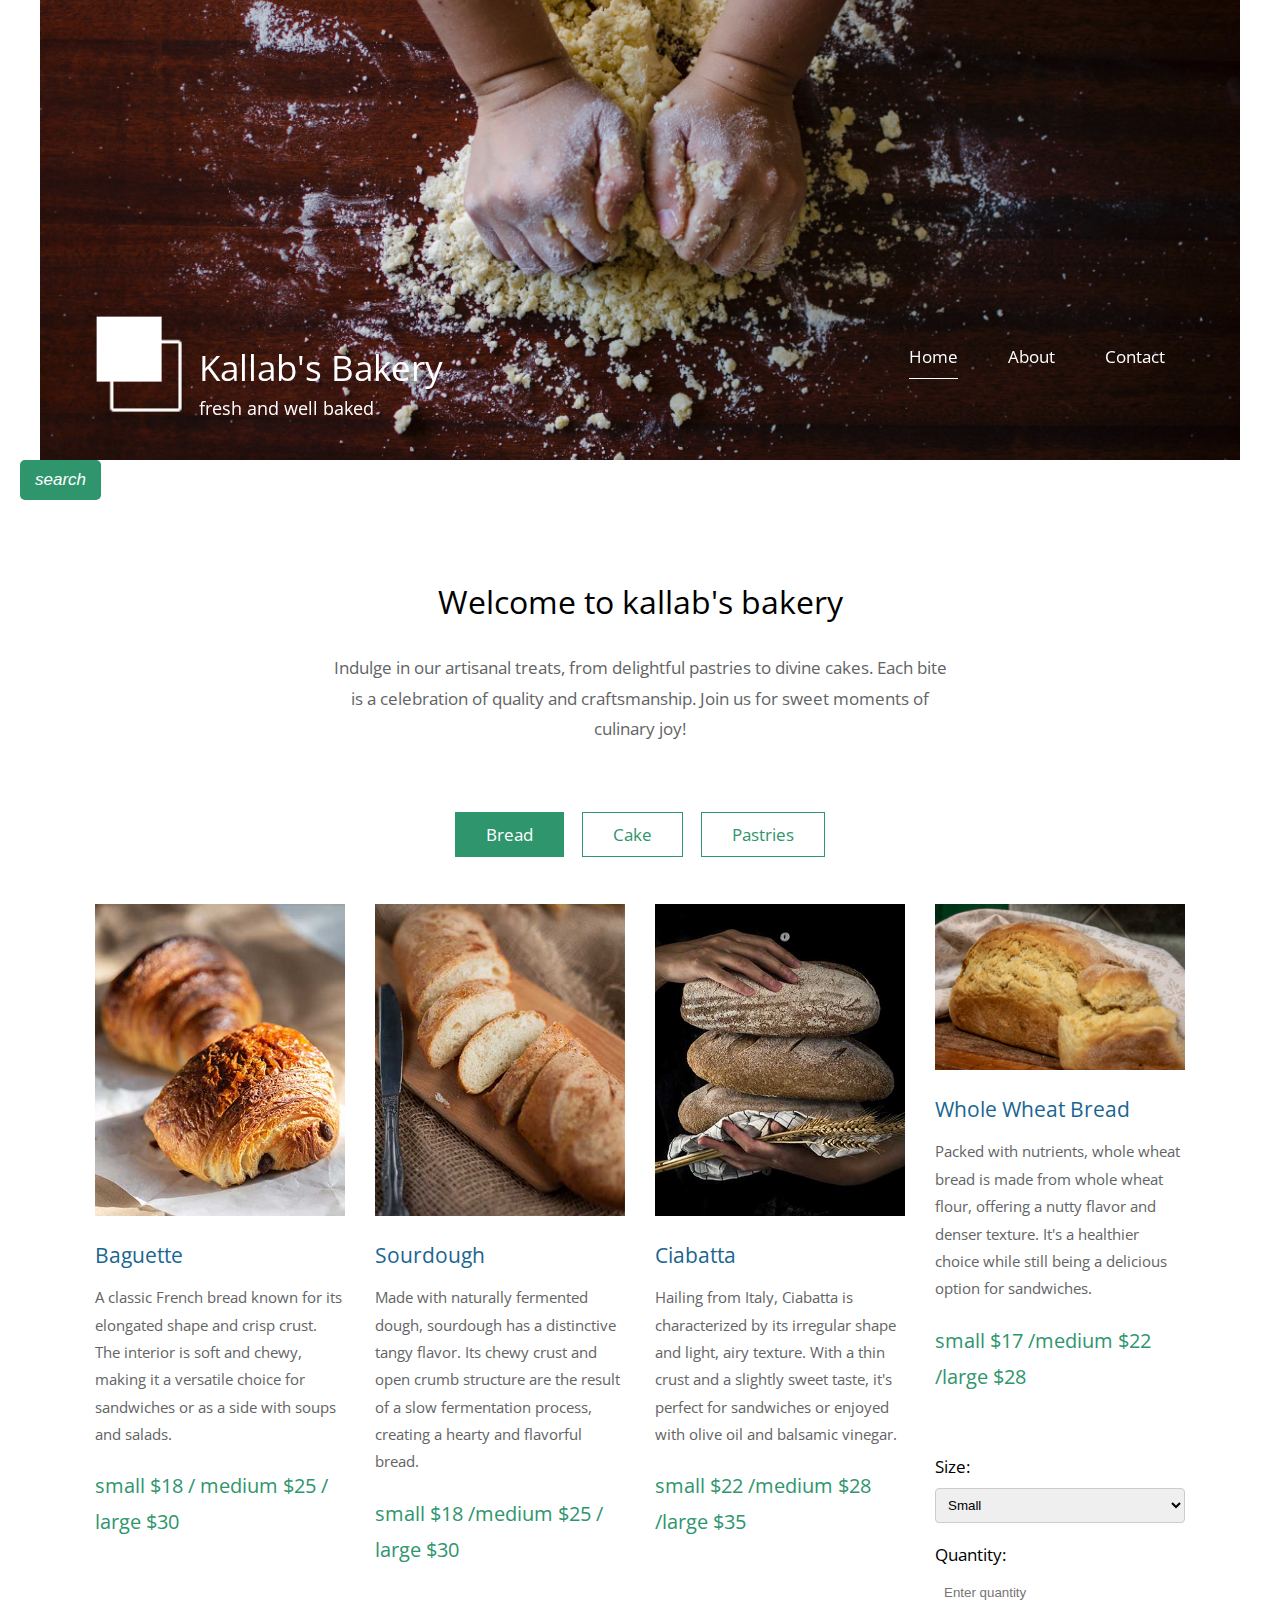
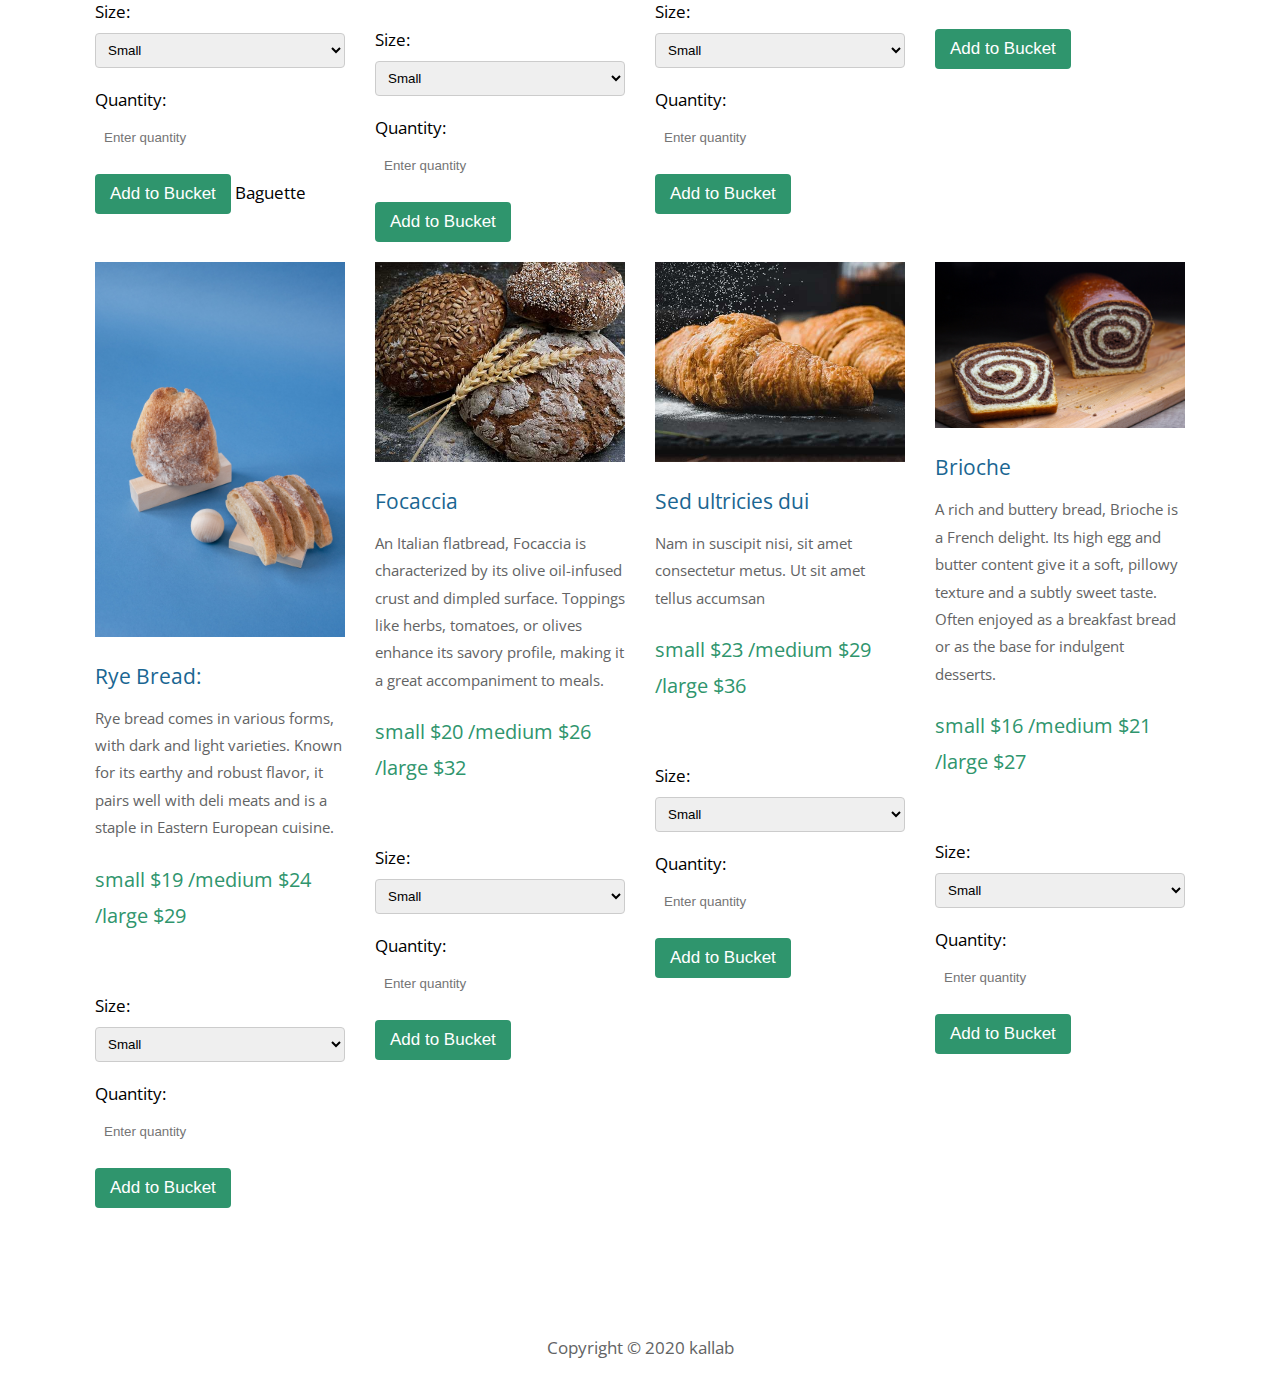
==== commit 6a702e5b: "Update index.html" ====
--- a/index.html
+++ b/index.html
@@ -6,10 +6,10 @@
     <meta name="viewport" content="width=device-width, initial-scale=1.0" />
     <meta http-equiv="X-UA-Compatible" content="ie=edge" />
     <title>kallab's bakery</title>
-	<link rel="icon" type="image/png" href="img/icon.png">
+	<link rel="icon" type="image/png" href="icon.png">
     <link href="https://fonts.googleapis.com/css?family=Open+Sans:400" rel="stylesheet" />    
-	<link href="css/index.css" rel="stylesheet" />
-	<script src="js/JavaScript.js"></script>
+	<link href="index.css" rel="stylesheet" />
+	<script src="JavaScript.js"></script>
 	
 
 </head>
@@ -20,11 +20,11 @@
 	<!-- Top box -->
 		<!-- Logo & Site Name -->
 		<div class="placeholder">
-			<div class="parallax-window" data-parallax="scroll" data-image-src="img/simple-house-01.jpg">
+			<div class="parallax-window" data-parallax="scroll" data-image-src="simple-house-01.jpg">
 				<div class="tm-header">
 					<div class="row tm-header-inner">
 						<div class="col-md-6 col-12">
-							<img src="img/simple-house-logo.png" alt="Logo" class="tm-site-logo" /> 
+							<img src="simple-house-logo.png" alt="Logo" class="tm-site-logo" /> 
 							<div class="tm-site-text-box">
 								<h1 class="tm-site-title">Kallab's Bakery</h1>
 								<h6 class="tm-site-description">fresh and well baked</h6>	
@@ -42,12 +42,15 @@
 			</div>
 		</div>
 	
+				</div>
+			<form action="search.php" method="post">
 			<div class="searchBox">
 				<input class="searchInput" type="text" id="search-bar" oninput="showResults()" placeholder="Search products...">
 				<button class="searchButton" href="#" onclick="searchProducts()">
 					<i class="material-icons">search</i>
 				</button>
-			</div>
+			</form>
+		</div>
 
 		<main>
 			
@@ -89,7 +92,7 @@
 				<div id="bread" class="tm-gallery-page">
 					<article class="col-lg-3 col-md-4 col-sm-6 col-12 tm-gallery-item">
 						<figure>
-						  <img src="img/gallery/01.jpg" alt="Baguette" class="img-fluid tm-gallery-img" />
+						  <img src="01.jpg" alt="Baguette" class="img-fluid tm-gallery-img" />
 						  <figcaption>
 							<h4 class="tm-gallery-title">Baguette</h4>
 							<p class="tm-gallery-description">A classic French bread known for its elongated shape and crisp crust. The interior is soft and chewy, making it a versatile choice for sandwiches or as a side with soups and salads.</p>
@@ -111,7 +114,7 @@
 					  </article>
 					<article class="col-lg-3 col-md-4 col-sm-6 col-12 tm-gallery-item">
 						<figure>
-							<img src="img/gallery/02.jpg" alt="Image" class="img-fluid tm-gallery-img" />
+							<img src="02.jpg" alt="Image" class="img-fluid tm-gallery-img" />
 							<figcaption>
 								<h4 class="tm-gallery-title">Sourdough</h4>
 								<p class="tm-gallery-description">Made with naturally fermented dough, sourdough has a distinctive tangy flavor. Its chewy crust and open crumb structure are the result of a slow fermentation process, creating a hearty and flavorful bread.</p>
@@ -131,7 +134,7 @@
 					</article>
 					<article class="col-lg-3 col-md-4 col-sm-6 col-12 tm-gallery-item">
 						<figure>
-							<img src="img/gallery/03.jpg" alt="Image" class="img-fluid tm-gallery-img" />
+							<img src="03.jpg" alt="Image" class="img-fluid tm-gallery-img" />
 							<figcaption>
 								<h4 class="tm-gallery-title">Ciabatta</h4>
 								<p class="tm-gallery-description">Hailing from Italy, Ciabatta is characterized by its irregular shape and light, airy texture. With a thin crust and a slightly sweet taste, it's perfect for sandwiches or enjoyed with olive oil and balsamic vinegar.</p>
@@ -151,7 +154,7 @@
 					</article>
 					<article class="col-lg-3 col-md-4 col-sm-6 col-12 tm-gallery-item">
 						<figure>
-							<img src="img/gallery/04.jpg" alt="Image" class="img-fluid tm-gallery-img" />
+							<img src="04.jpg" alt="Image" class="img-fluid tm-gallery-img" />
 							<figcaption>
 								<h4 class="tm-gallery-title">Whole Wheat Bread</h4>
 								<p class="tm-gallery-description">Packed with nutrients, whole wheat bread is made from whole wheat flour, offering a nutty flavor and denser texture. It's a healthier choice while still being a delicious option for sandwiches.</p>
@@ -171,7 +174,7 @@
 					</article>
 					<article class="col-lg-3 col-md-4 col-sm-6 col-12 tm-gallery-item">
 						<figure>
-							<img src="img/gallery/05.jpg" alt="Image" class="img-fluid tm-gallery-img" />
+							<img src="05.jpg" alt="Image" class="img-fluid tm-gallery-img" />
 							<figcaption>
 								<h4 class="tm-gallery-title">Rye Bread:</h4>
 								<p class="tm-gallery-description">Rye bread comes in various forms, with dark and light varieties. Known for its earthy and robust flavor, it pairs well with deli meats and is a staple in Eastern European cuisine.</p>
@@ -191,7 +194,7 @@
 					</article>
 					<article class="col-lg-3 col-md-4 col-sm-6 col-12 tm-gallery-item">
 						<figure>
-							<img src="img/gallery/06.jpg" alt="Image" class="img-fluid tm-gallery-img" />
+							<img src="06.jpg" alt="Image" class="img-fluid tm-gallery-img" />
 							<figcaption>
 								<h4 class="tm-gallery-title">Focaccia</h4>
 								<p class="tm-gallery-description">An Italian flatbread, Focaccia is characterized by its olive oil-infused crust and dimpled surface. Toppings like herbs, tomatoes, or olives enhance its savory profile, making it a great accompaniment to meals.</p>
@@ -211,7 +214,7 @@
 					</article>
 					<article class="col-lg-3 col-md-4 col-sm-6 col-12 tm-gallery-item">
 						<figure>
-							<img src="img/gallery/07.jpg" alt="Image" class="img-fluid tm-gallery-img" />
+							<img src="07.jpg" alt="Image" class="img-fluid tm-gallery-img" />
 							<figcaption>
 								<h4 class="tm-gallery-title">Sed ultricies dui</h4>
 								<p class="tm-gallery-description">Nam in suscipit nisi, sit amet consectetur metus. Ut sit amet tellus accumsan</p>
@@ -231,7 +234,7 @@
 					</article>
 					<article class="col-lg-3 col-md-4 col-sm-6 col-12 tm-gallery-item">
 						<figure>
-							<img src="img/gallery/08.jpg" alt="Image" class="img-fluid tm-gallery-img" />
+							<img src="08.jpg" alt="Image" class="img-fluid tm-gallery-img" />
 							<figcaption>
 								<h4 class="tm-gallery-title">Brioche</h4>
 								<p class="tm-gallery-description">A rich and buttery bread, Brioche is a French delight. Its high egg and butter content give it a soft, pillowy texture and a subtly sweet taste. Often enjoyed as a breakfast bread or as the base for indulgent desserts.</p>
@@ -256,7 +259,7 @@
 
 					<article class="col-lg-3 col-md-4 col-sm-6 col-12 tm-gallery-item">
 						<figure>
-							<img src="img/gallery/09.jpg" alt="Image" class="img-fluid tm-gallery-img" />
+							<img src="09.jpg" alt="Image" class="img-fluid tm-gallery-img" />
 							<figcaption>
 								<h4 class="tm-gallery-title">Vanilla Sponge Cake</h4>
 								<p class="tm-gallery-description">Light and airy, vanilla sponge cake is a versatile delight. Its subtle vanilla essence provides a perfect base for various fillings and frostings, making it a popular choice for celebrations.</p>
@@ -277,7 +280,7 @@
 					</article>
 					<article class="col-lg-3 col-md-4 col-sm-6 col-12 tm-gallery-item">
 						<figure>
-							<img src="img/gallery/10.jpg" alt="Image" class="img-fluid tm-gallery-img" />
+							<img src="10.jpg" alt="Image" class="img-fluid tm-gallery-img" />
 							<figcaption>
 								<h4 class="tm-gallery-title">Red Velvet Cake</h4>
 								<p class="tm-gallery-description">Known for its vibrant red color and subtle cocoa flavor, red velvet cake is often layered with cream cheese frosting. Its unique taste and striking appearance make it a favorite for special occasions.</p>
@@ -297,7 +300,7 @@
 					</article>
 					<article class="col-lg-3 col-md-4 col-sm-6 col-12 tm-gallery-item">
 						<figure>
-							<img src="img/gallery/11.jpg" alt="Image" class="img-fluid tm-gallery-img" />
+							<img src="11.jpg" alt="Image" class="img-fluid tm-gallery-img" />
 							<figcaption>
 								<h4 class="tm-gallery-title">Lemon Pound Cake</h4>
 								<p class="tm-gallery-description">Bursting with citrusy goodness, lemon pound cake is a dense and buttery creation with a refreshing lemony zing. It's a delightful choice for those who enjoy a balance of sweet and tart flavors.</p>
@@ -317,7 +320,7 @@
 					</article>
 					<article class="col-lg-3 col-md-4 col-sm-6 col-12 tm-gallery-item">
 						<figure>
-							<img src="img/gallery/12.jpg" alt="Image" class="img-fluid tm-gallery-img" />
+							<img src="12.jpg" alt="Image" class="img-fluid tm-gallery-img" />
 							<figcaption>
 								<h4 class="tm-gallery-title">Coffee Cake:</h4>
 								<p class="tm-gallery-description">Perfectly paired with a cup of coffee, coffee cake is a crumbly and cinnamon-infused treat. Its streusel topping adds a delightful crunch, making it an ideal companion for brunch or afternoon tea.</p>
@@ -342,7 +345,7 @@
 				<div id="pastries" class="tm-gallery-page hidden">
 					<article class="col-lg-3 col-md-4 col-sm-6 col-12 tm-gallery-item">
 						<figure>
-							<img src="img/gallery/14.jpg" alt="Image" class="img-fluid tm-gallery-img" />
+							<img src="4.jpg" alt="Image" class="img-fluid tm-gallery-img" />
 							<figcaption>
 								<h4 class="tm-gallery-title">Croissant</h4>
 								<p class="tm-gallery-description"> French pastry with a flaky, buttery texture, often enjoyed plain or filled with chocolate, ham, or cheese.</p>
@@ -362,7 +365,7 @@
 					</article>
 					<article class="col-lg-3 col-md-4 col-sm-6 col-12 tm-gallery-item">
 						<figure>
-							<img src="img/gallery/15.jpg" alt="Image" class="img-fluid tm-gallery-img" />
+							<img src="15.jpg" alt="Image" class="img-fluid tm-gallery-img" />
 							<figcaption>
 								<h4 class="tm-gallery-title">Danish Pastry</h4>
 								<p class="tm-gallery-description"> Danish pastries, hailing from Denmark, feature laminated dough with sweet fillings like fruit, custard, or cream cheese, topped with icing</p>
@@ -382,7 +385,7 @@
 					</article>
 					<article class="col-lg-3 col-md-4 col-sm-6 col-12 tm-gallery-item">
 						<figure>
-							<img src="img/gallery/16.jpg" alt="Image" class="img-fluid tm-gallery-img" />
+							<img src="16.jpg" alt="Image" class="img-fluid tm-gallery-img" />
 							<figcaption>
 								<h4 class="tm-gallery-title">Éclair</h4>
 								<p class="tm-gallery-description"></p>
@@ -402,7 +405,7 @@
 					</article>
 					<article class="col-lg-3 col-md-4 col-sm-6 col-12 tm-gallery-item">
 						<figure>
-							<img src="img/gallery/05.jpg" alt="Image" class="img-fluid tm-gallery-img" />
+							<img src="05.jpg" alt="Image" class="img-fluid tm-gallery-img" />
 							<figcaption>
 								<h4 class="tm-gallery-title">Aliquam sagittis</h4>
 								<p class="tm-gallery-description">Orci varius natoque penatibus et magnis dis parturient montes, nascetur ridiculus mus.</p>
@@ -428,8 +431,8 @@
 			<p>Copyright &copy; 2020 kallab 
 		</footer>
 	</div>
-	<script src="js/jquery.min.js"></script>
-<script src="js/parallax.min.js"></script>
+	<script src="jquery.min.js"></script>
+<script src="parallax.min.js"></script>
 <script>
 	document.addEventListener('DOMContentLoaded', function () {
 		const addToBucketButtons = document.querySelectorAll('[id^="addToBucket_"]');
@@ -528,7 +531,7 @@
                 document.getElementById("search-results").innerHTML = this.responseText;
             }
         };
-        xhttp.open("POST", "your_php_script.php", true);
+        xhttp.open("POST", "search.php", true);
         xhttp.setRequestHeader("Content-type", "application/x-www-form-urlencoded");
         xhttp.send("searchWord=" + searchTerm);
     }
--- a/index.css
+++ b/index.css
@@ -0,0 +1,961 @@
+ul, nav, body, h1, h2, h4, h6, p, figure {
+  margin: 0;
+  padding: 0;
+}
+
+a, button { transition: all 0.3s ease; }
+
+/* Bootstrap grid system  */
+
+html {
+  box-sizing: border-box;
+  -ms-overflow-style: scrollbar;
+}
+
+*,
+*::before,
+*::after {
+  box-sizing: inherit;
+}
+
+.container {
+  width: 100%;
+  max-width: 1200px;
+  margin-right: auto;
+  margin-left: auto;
+}
+
+.tm-container-inner,
+.tm-container-inner-2 {
+  padding-left: 15px;
+  padding-right: 15px;
+}
+
+.row {
+  display: -ms-flexbox;
+  display: flex;
+  -ms-flex-wrap: wrap;
+  flex-wrap: wrap;
+  margin-left: -15px;
+  margin-right: -15px;
+}
+
+.col-lg-3,
+.col-lg-4,
+.col-lg-6,
+.col-md-4,
+.col-md-6,
+.col-sm-6, 
+.col-12 {
+  position: relative;
+  width: 100%;
+  padding-right: 15px;
+  padding-left: 15px;
+}
+
+.col-12 {
+  -ms-flex: 0 0 100%;
+  flex: 0 0 100%;
+  max-width: 100%;
+}
+
+@media (min-width: 576px) {
+  .col-sm-6 {
+    -ms-flex: 0 0 50%;
+    flex: 0 0 50%;
+    max-width: 50%;
+  }
+}
+
+@media (min-width: 768px) {
+  .col-md-4 {
+    -ms-flex: 0 0 33.333333%;
+    flex: 0 0 33.333333%;
+    max-width: 33.333333%;
+  }
+  
+  .col-md-6 {
+    -ms-flex: 0 0 50%;
+    flex: 0 0 50%;
+    max-width: 50%;
+  }
+}
+
+@media (min-width: 992px) {
+  .col-lg-3 {
+    -ms-flex: 0 0 25%;
+    flex: 0 0 25%;
+    max-width: 25%;
+  }
+  
+  .col-lg-4 {
+    -ms-flex: 0 0 33.333333%;
+    flex: 0 0 33.333333%;
+    max-width: 33.333333%;
+  }
+  
+  .col-lg-6 {
+    -ms-flex: 0 0 50%;
+    flex: 0 0 50%;
+    max-width: 50%;
+  }
+}
+
+/*
+  primary: #2D99CC
+  success: #319966
+  danger: #993332
+*/
+
+.tm-btn {
+  display: inline-block;
+  font-size: 1rem;
+  width: auto;
+  padding: 10px 30px;
+  text-decoration: none;
+  cursor: pointer;
+  border: 0;
+}
+
+.tm-btn-default {
+  border: 1px solid #ccc;
+  background-color: transparent;
+  color: #626364;
+}
+
+.tm-btn-default:hover,
+.tm-btn-default:focus {
+  color: white;
+  background-color: #98999A;
+}
+
+.tm-btn-primary {
+  background-color: #2D99CC;
+  color: white;
+}
+
+.tm-btn-primary:hover,
+.tm-btn-primary:focus {
+  background-color: #1b6f96;
+}
+
+.tm-btn-success {
+  background-color: #319966;
+  color: white;
+}
+
+.tm-btn-success:hover,
+.tm-btn-success:focus {
+  background-color: #1d6e46;
+}
+
+.tm-btn-danger {
+  background-color: #993332;
+  color: white;
+}
+
+.tm-btn-danger:hover,
+.tm-btn-danger:focus {
+  background-color: #752423;
+}
+
+.tm-mb-45 {
+  margin-bottom: 45px;
+}
+
+.tm-mb-p {
+    margin-bottom: 20px;
+}
+
+.tm-text-success {
+  color: #319966;
+}
+
+.text-center {
+  text-align: center;
+}
+
+.hidden {
+  display: none !important;
+}
+
+.img-fluid {
+  max-width: 100%;
+  height: auto;
+}
+
+body {
+  font-family: 'Open Sans', Arial, sans-serif;
+  font-size: 17px;
+  background-color: #ffffff;
+  overflow-x: hidden;
+}
+
+.container {
+  background-color: white;
+}
+
+p, address {
+  color: #626364;
+  line-height: 1.8;
+}
+
+/* Set width and height in JS */
+.placeholder {
+  width: 100%;
+  min-height: 460px;
+  background-color: #556E5B;
+}
+
+.placeholder-2 {
+  width: 100%;
+  min-height: 220px;
+  background-color: #CFBEA5;
+  position: relative;
+  z-index: 998;
+}
+
+.parallax-window {
+  min-height: 460px;
+  background: transparent;
+  position: relative;
+}
+
+.parallax-window-2 {
+  min-height: 220px;
+  width: 100%;
+  margin-left: auto;
+  margin-right: auto;
+  background: transparent;
+  position: relative;
+}
+
+.parallax-mirror {
+  z-index: 999 !important;
+}
+
+.tm-header {
+  position: absolute;
+  bottom: 0;
+  left: 0;
+  width: 100%;
+  color: white;
+  z-index: 1000;
+}
+
+.tm-header-inner {
+  padding: 40px 50px;
+}
+
+@media (max-width: 991px) {
+  .tm-header-inner {
+    padding: 30px 15px;
+  }
+}
+.tm-site-logo {
+  display: inline-block;
+  margin-right: 5px;
+  width: 100px; /* Adjust the width as needed */
+  height: auto; /* Maintain aspect ratio */
+}
+
+.tm-site-text-box {
+  display: inline-block;
+}
+
+.tm-site-title {
+  font-size: 2.2rem;
+  font-weight: 400;
+  margin-bottom: 5px;
+}
+
+.tm-site-description {
+  font-size: 1.1rem;
+  font-weight: 400;
+}
+
+.tm-nav {
+  text-align: right;
+  margin-top: 30px;
+}
+
+.tm-nav-ul {
+  display: flex;
+  justify-content: flex-end;
+}
+
+.tm-nav-li {
+  list-style: none;
+  display: block;
+  margin-bottom: 0;
+  padding-right: 25px;
+  padding-left: 25px;
+}
+
+@media (max-width: 991px) {
+  .tm-nav-li {
+    padding-right: 15px;
+    padding-left: 15px;
+  }
+}
+
+.tm-nav-link {
+  color: white;
+  text-decoration: none;
+  padding-bottom: 10px;
+}
+
+.tm-nav-link.active,
+.tm-nav-link:hover {
+  border-bottom: 1px solid white;
+}
+
+.tm-welcome-section {
+  margin: 60px auto;
+  max-width: 655px;
+}
+
+.tm-section-title {
+  font-size: 2rem;
+  font-weight: 400;
+  margin-bottom: 30px;
+}
+
+.tm-gallery {
+  margin-bottom: 80px;
+}
+
+.tm-gallery-page {
+  max-width: 280px;
+  margin-left: auto;
+  margin-right: auto;
+  display: -ms-flexbox;
+  display: flex;
+  -ms-flex-wrap: wrap;
+  flex-wrap: wrap;
+}
+
+.tm-gallery-description {
+  font-size: 0.95rem;
+}
+
+.tm-section,
+.tm-container-inner,
+.tm-container-inner-2 {
+  margin-left: auto;
+  margin-right: auto;
+}
+
+/* Small devices (landscape phones, 576px and up) */
+@media (min-width: 576px) {
+  .tm-gallery-page {
+    max-width: 560px;
+  }
+}
+
+/* Medium devices (tablets, 768px and up) */
+@media (min-width: 768px) {
+  .tm-gallery-page,
+  .tm-section,
+  .tm-container-inner,
+  .tm-container-inner-2 {
+    max-width: 840px;
+  }
+}
+
+/* Large devices (desktops, 992px and up) */
+@media (min-width: 992px) {
+  .tm-gallery-page,
+  .tm-section {
+    max-width: 1120px;
+  }
+  
+  .tm-container-inner {
+    max-width: 1120px;
+  }
+  
+  .tm-container-inner-2 {
+    max-width: 900px;
+  }
+}
+
+.tm-gallery-item {
+  max-width: 280px;
+}
+
+.tm-gallery-img {
+  margin-bottom: 20px;
+}
+
+.tm-gallery-title {
+  font-size: 1.3rem;
+  font-weight: 400;
+  color: #1A6692;
+  margin-bottom: 15px;
+}
+
+.tm-gallery-description {
+  margin-bottom: 20px;
+}
+
+.tm-gallery-price {
+  font-size: 1.25rem;
+  color: #2F956D;
+  margin-bottom: 60px;
+}
+
+.tm-paging-links {
+  text-align: center;
+  margin-bottom: 40px;
+}
+
+.tm-paging-item {
+  list-style: none;
+  display: inline-block;
+  border: 1px solid #2F956D;
+  margin: 7px;
+}
+
+.tm-paging-link {
+  padding: 10px 30px;
+  display: flex;
+  align-items: center;
+  justify-content: center;
+  text-decoration: none;
+  color: #2F956D;
+  background-color: transparent;
+}
+
+.tm-paging-link.active,
+.tm-paging-link:hover {
+  background-color: #2F956D;
+  color: white;
+}
+
+.tm-description-figure {
+  text-align: center;  
+}
+
+.tm-description-box {
+  margin-left: auto;
+  margin-right: auto;
+}
+
+.tm-description-box {
+  padding-left: 0;
+  padding-right: 0;
+  display: flex;
+  flex-direction: column;
+  margin-top: 30px;
+  max-width: 530px;
+}
+
+@media (min-width: 768px) {
+  .tm-description-box {
+    padding-left: 5px;
+    padding-right: 40px;
+    margin-top: 0;
+  }
+}
+
+.tm-right {
+  align-self: flex-end;
+}
+
+.tm-footer {
+  padding: 25px 15px;
+  margin-top: 40px;
+}
+
+.tm-footer a {
+  color: #626364;
+  text-decoration: none;
+}
+
+.tm-footer a:hover {
+  color: #1A6692;
+}
+
+/* About */
+/* Existing CSS for .tm-person */
+.tm-person {
+  display: flex;
+  flex-direction: column;
+  align-items: center;
+  justify-content: center;
+  margin-bottom: 60px;
+}
+
+/* Modify the image size */
+.tm-person img {
+  width: 240px; /* Adjust the width as needed */
+  height: auto; /* Maintain aspect ratio */
+  margin-bottom: 15px; /* Adjust spacing if needed */
+}
+
+@media (min-width: 420px) {
+  .tm-person {
+    flex-direction: row;
+  }
+}
+
+.tm-person-description {
+  padding-left: 20px;
+  padding-right: 20px;
+}
+
+.tm-person-name {
+  font-size: 1.6rem;
+  font-weight: 300;
+  color: #09C;
+  margin-bottom: 5px;
+  margin-top: 15px;
+}
+
+@media (min-width: 420px) {
+  .tm-person-name {
+    margin-top: 0;
+  }
+}
+
+.tm-person-title {
+  color: #C39;
+  margin-bottom: 20px;
+}
+
+.tm-person-about {
+  margin-bottom: 20px;
+}
+
+.tm-social-link {
+  color: #626364;
+  display: inline-block;
+  border-radius: 1px;
+  background-color: transparent;
+  font-size: 1.3rem;
+  text-decoration: none;
+  width: 40px;
+  height: 40px;
+  margin-right: 0;
+  margin-bottom: 15px;
+}
+
+.tm-social-link:hover {
+  color: white;
+  background-color: #626364;
+}
+
+.tm-social-icon {
+  display: flex;
+  align-items: center;
+  justify-content: center;
+  width: 100%;
+  height: 100%;
+}
+
+.tm-feature {
+  text-align: center;
+  padding: 45px 20px;
+}
+
+.tm-feature-icon {
+  color: #9f9c9c;
+  margin-bottom: 65px;
+}
+
+.tm-feature-description {
+  margin-bottom: 35px;
+  font-size: 1rem;
+}
+
+.tm-features {
+  margin-top: 35px;
+}
+
+.tm-history {
+  margin-top: 45px;
+}
+
+.tm-history-inner {
+  display: flex;
+  align-items: center;
+  justify-content: center;
+  flex-direction: column;
+}
+
+.tm-history-img {
+  max-width: 100%;
+}
+
+@media (min-width: 768px) {
+ .tm-history-img {
+    max-width: 50%;
+  }
+  
+  .tm-history-inner {
+    flex-direction: row;
+  }
+}
+
+.tm-history-title {
+  font-size: 1.6rem;
+  font-weight: 300;
+  color: #1A6692;
+  margin-bottom: 30px;
+}
+
+.tm-history-text {
+  max-width: 480px;
+  margin: 15px auto 0;
+}
+
+.tm-history-description {
+  margin-bottom: 40px;
+}
+
+@media (min-width: 768px) {
+ .tm-history-text {
+    max-width: auto;
+    margin: 0 auto 0 35px;
+  } 
+}
+
+/* Contact Page */
+.tm-contact-form {
+  max-width: 100%;
+}
+
+@media (min-width: 768px) {
+ .tm-contact-form {
+    max-width: 310px;
+  } 
+}
+
+.tm-d-flex {
+  display: flex;
+  flex-direction: column;
+}
+
+.tm-btn-right {
+  align-self: flex-end;
+}
+
+.form-group {
+  margin-bottom: 30px;
+}
+
+.form-control {
+  display: block;
+  width: 100%;
+  padding: 0.375rem 0.75rem;
+  font-size: 1.1rem;
+  font-weight: 400;
+  line-height: 1.5;
+  color: #626364;
+  background-color: #fff;
+  background-clip: padding-box;
+  border: 1px solid #ced4da;
+  border-right: 0;
+  border-top: 0;
+  border-left: 0;
+  border-radius: 0;
+  transition: border-color 0.15s ease-in-out, box-shadow 0.15s ease-in-out;
+}
+
+.form-control::-ms-expand {
+  background-color: transparent;
+  border: 0;
+}
+
+.form-control:focus {
+  color: #495057;
+  background-color: #fff;
+  border-color: #80bdff;
+  outline: 0;
+  box-shadow: 0 0 0 0.2rem rgba(0, 123, 255, 0.25);
+}
+
+.form-control::-webkit-input-placeholder {
+  color: #6c757d;
+  opacity: 1;
+}
+
+.form-control::-moz-placeholder {
+  color: #6c757d;
+  opacity: 1;
+}
+
+.form-control:-ms-input-placeholder {
+  color: #6c757d;
+  opacity: 1;
+}
+
+.form-control::-ms-input-placeholder {
+  color: #6c757d;
+  opacity: 1;
+}
+
+.form-control::placeholder {
+  color: #6c757d;
+  opacity: 1;
+}
+
+.tm-info-title {
+  font-size: 1.6rem;
+  font-weight: 300;
+  margin-bottom: 30px;
+}
+
+address {
+  font-style: normal;
+  margin-bottom: 50px;
+}
+
+.tm-address-box {
+  max-width: 100%;
+}
+
+@media (min-width: 768px) {
+ .tm-address-box {
+    max-width: 315px;
+  } 
+}
+
+.tm-contact-icon {
+  display: inline-block;
+  margin-right: 25px;
+  color: #319966;
+}
+
+.tm-contact-link {
+  display: inline-block;
+  color: #626364;
+  margin-bottom: 25px;
+  text-decoration: none;
+}
+
+.tm-contact-social {
+  margin-top: 10px;
+}
+
+.tm-map {
+  max-width: 900px;
+  height: 450px;
+  width: 100%;
+  margin-left: auto;
+  margin-right: auto;
+}
+
+.tm-map iframe {
+  width: 100%;
+  height: 100%;
+}
+
+.tm-contact-section {
+  padding-bottom: 30px;
+}
+
+.tm-map-section {
+  padding-top: 40px;
+  padding-bottom: 40px;
+}
+
+.tm-info-section {
+  padding-top: 30px;
+}
+
+.tm-faq {
+  max-width: 650px;
+  margin-left: auto;
+  margin-right: auto;
+}
+
+.tm-accordion {
+  padding-top: 40px;
+}
+
+/* https://www.w3schools.com/howto/howto_js_accordion.asp */
+/* Style the buttons that are used to open and close the accordion panel */
+.accordion {
+  font-size: 1.2rem;
+  font-family: 'Open Sans', Helevetica, Arial, sans-serif;
+  color: #999;
+  background-color: transparent;
+  border: 1px solid #ffffff;
+  margin-bottom: 17px;
+  margin-top: 17px;
+  cursor: pointer;
+  padding: 10px 20px 6px;
+  width: 100%;
+  text-align: left;
+  outline: none;
+  transition: 0.4s;
+}
+
+/* Add a background color to the button if it is clicked on (add the .active class with JS), and when you move the mouse over it (hover) */
+.accordion.active, .accordion:hover {
+  color: #09C;
+}
+
+@keyframes changeIcon {
+  0% {
+    content: '\f0d9';
+  }
+  50% {
+    color: white;
+  }
+  100% {
+    content: "\f0d7";
+  }
+}
+
+@keyframes changeIconBack {
+  0% {
+    content: '\f0d7';
+  }
+  50% {
+    color: white;
+  }
+  100% {
+    content: "\f0d9";
+  }
+}
+
+.accordion:after {
+  font-family: 'Font Awesome 5 Free';
+  font-weight: 900;
+  animation: changeIconBack 0.3s linear;
+  content: '\f0d9';
+  font-size: 2rem;
+  color: #999;
+  float: right;
+  margin-left: 5px;
+}
+
+.accordion.active:after {
+  animation: changeIcon 0.3s linear;
+  content: '\f0d7';
+}
+
+/* Style the accordion panel. Note: hidden by default */
+.panel {
+  background-color: white;
+  max-height: 0;
+  overflow: hidden;
+  transition: max-height 0.2s ease-out;
+}
+
+.panel p {
+  padding: 5px 20px 30px;
+}
+/* Label styling for dropdown and input */
+label {
+  display: block;
+  margin-bottom: 10px; /* Increased margin for better separation */
+}
+
+/* Dropdown styling */
+select {
+  width: 100%;
+  padding: 8px;
+  margin-bottom: 20px; /* Increased margin for better separation */
+  border: 1px solid #ccc;
+  border-radius: 4px;
+}
+
+[id^="quantity_"] {
+  width: 100%;
+  padding: 8px;
+  margin-bottom: 20px; /* Increased margin for better separation */
+  border: 1px solid #ffffff;
+  border-radius: 4px;
+}
+
+/* Button styling */
+button {
+  background-color: #2F956D;
+  color: #fff;
+  padding: 10px 15px;
+  border: none;
+  border-radius: 4px;
+  cursor: pointer;
+  font-size: 1em;
+  margin-bottom: 20px; /* Increased margin for better separation */
+}
+
+/* Product name styling */
+.tm-gallery-product-name {
+  display: none;
+}
+
+/* Shopping cart styles */
+.shopping-cart {
+  display: none;
+  position: fixed;
+  top: 50%;
+  left: 50%;
+  transform: translate(-50%, -50%);
+  background-color: white;
+  padding: 20px;
+  box-shadow: 0 0 10px rgba(0, 0, 0, 0.1);
+  z-index: 1000;
+}
+
+.cart-content {
+  text-align: center;
+}
+
+.close-cart {
+  margin-top: 10px;
+  cursor: pointer;
+}
+.searchBox {
+  overflow: hidden;
+  background-color: #e9e9e9;
+}
+.searchBox {
+  overflow: hidden;
+  background-color: #ffffff;
+  display: flex;
+  align-items: center;
+}
+
+.searchButton {
+  background-color: #2F956D; /* Green background color */
+  border: none;
+  cursor: pointer;
+  padding: 10px 15px; /* Adjust padding for better appearance */
+  margin-right: 10px; /* Adjust margin for spacing */
+  border-radius: 5px; /* Add rounded corners */
+}
+
+.searchButton i {
+  color: white; /* White color for the icon */
+}
+
+/* Style the search box inside the navigation bar */
+.searchInput {
+  padding: 10px;
+  border: none;
+  font-size: 17px;
+  background: none;
+  width: 0;
+  transition: width 0.3s ease;
+}
+
+/* Expand the input field on hover */
+.searchBox:hover .searchInput {
+  width: 150px;
+  margin-right: 16px;
+}
+
+/* When the screen is less than 600px wide, stack the input above the button */
+@media screen and (max-width: 600px) {
+  .searchInput {
+    width: 100%;
+  }
+  .searchBox:hover .searchInput {
+    width: 100%;
+    margin-right: 0;
+  }
+}